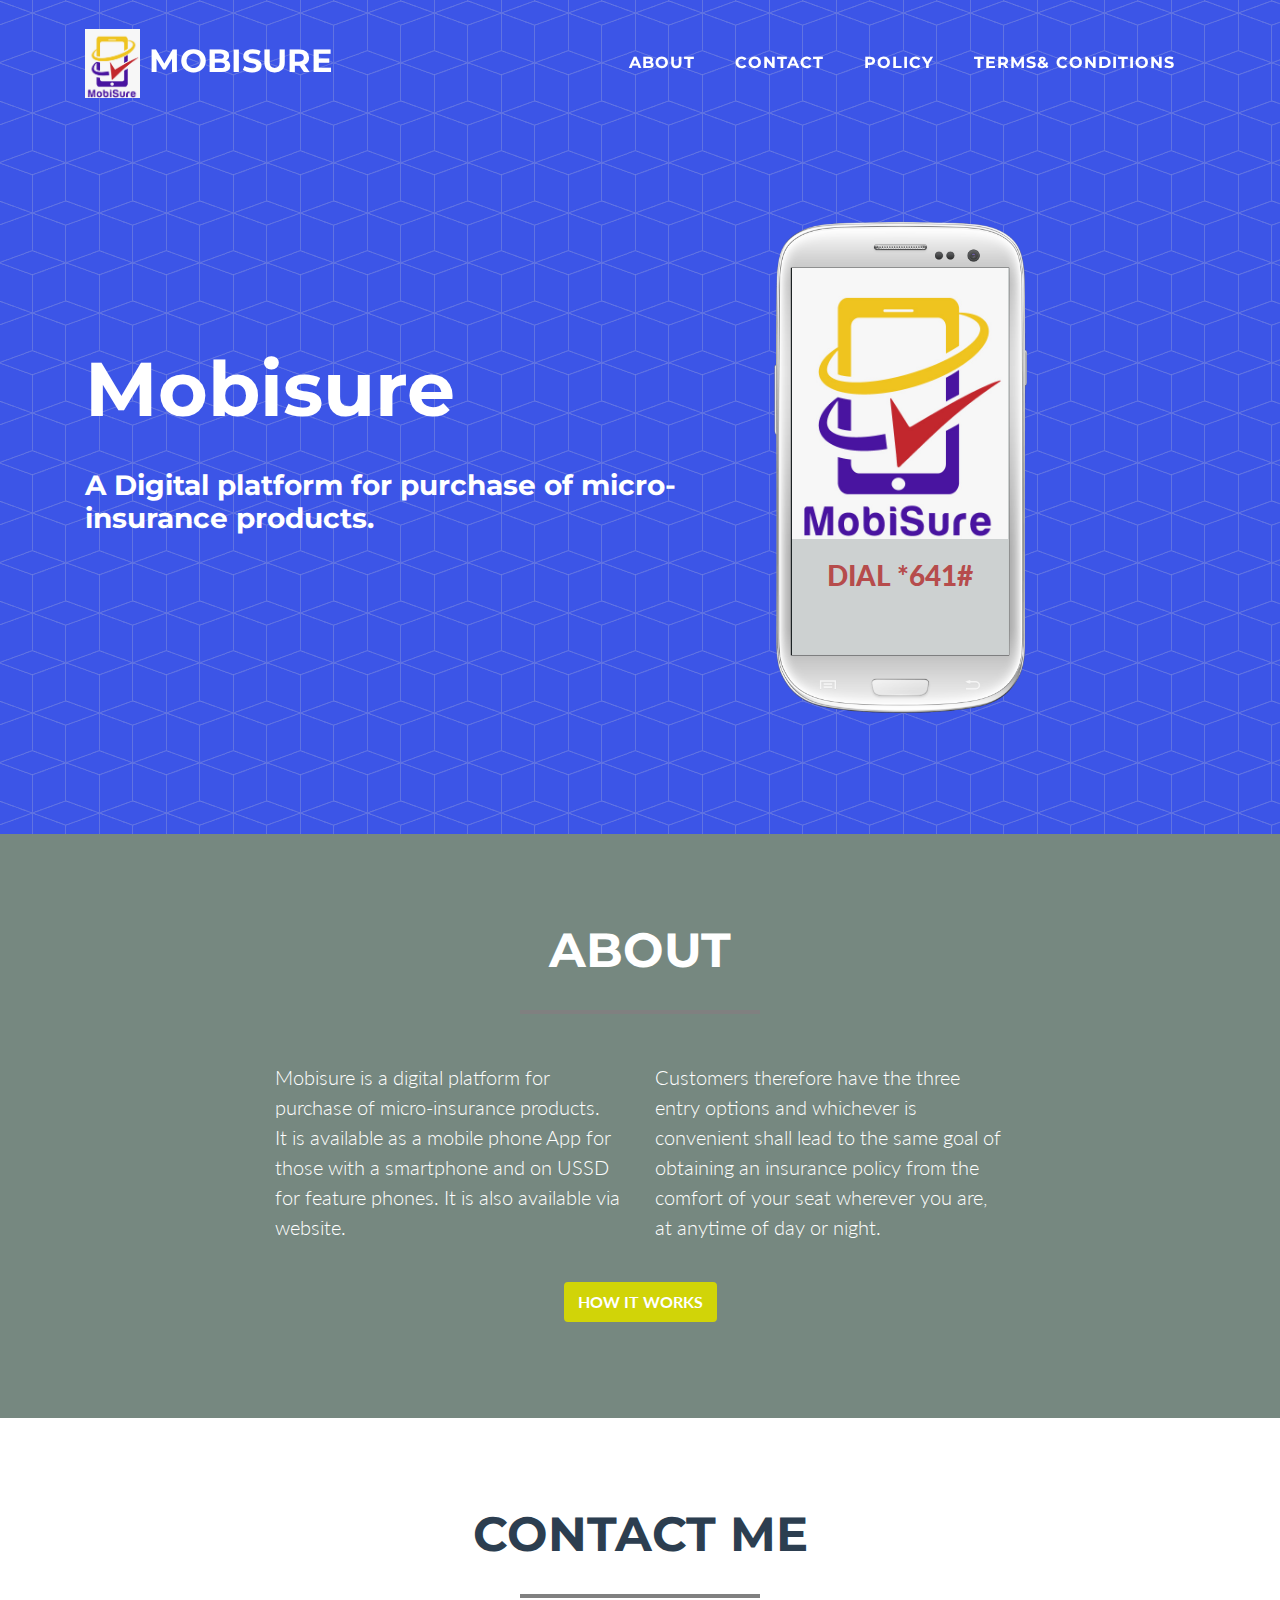
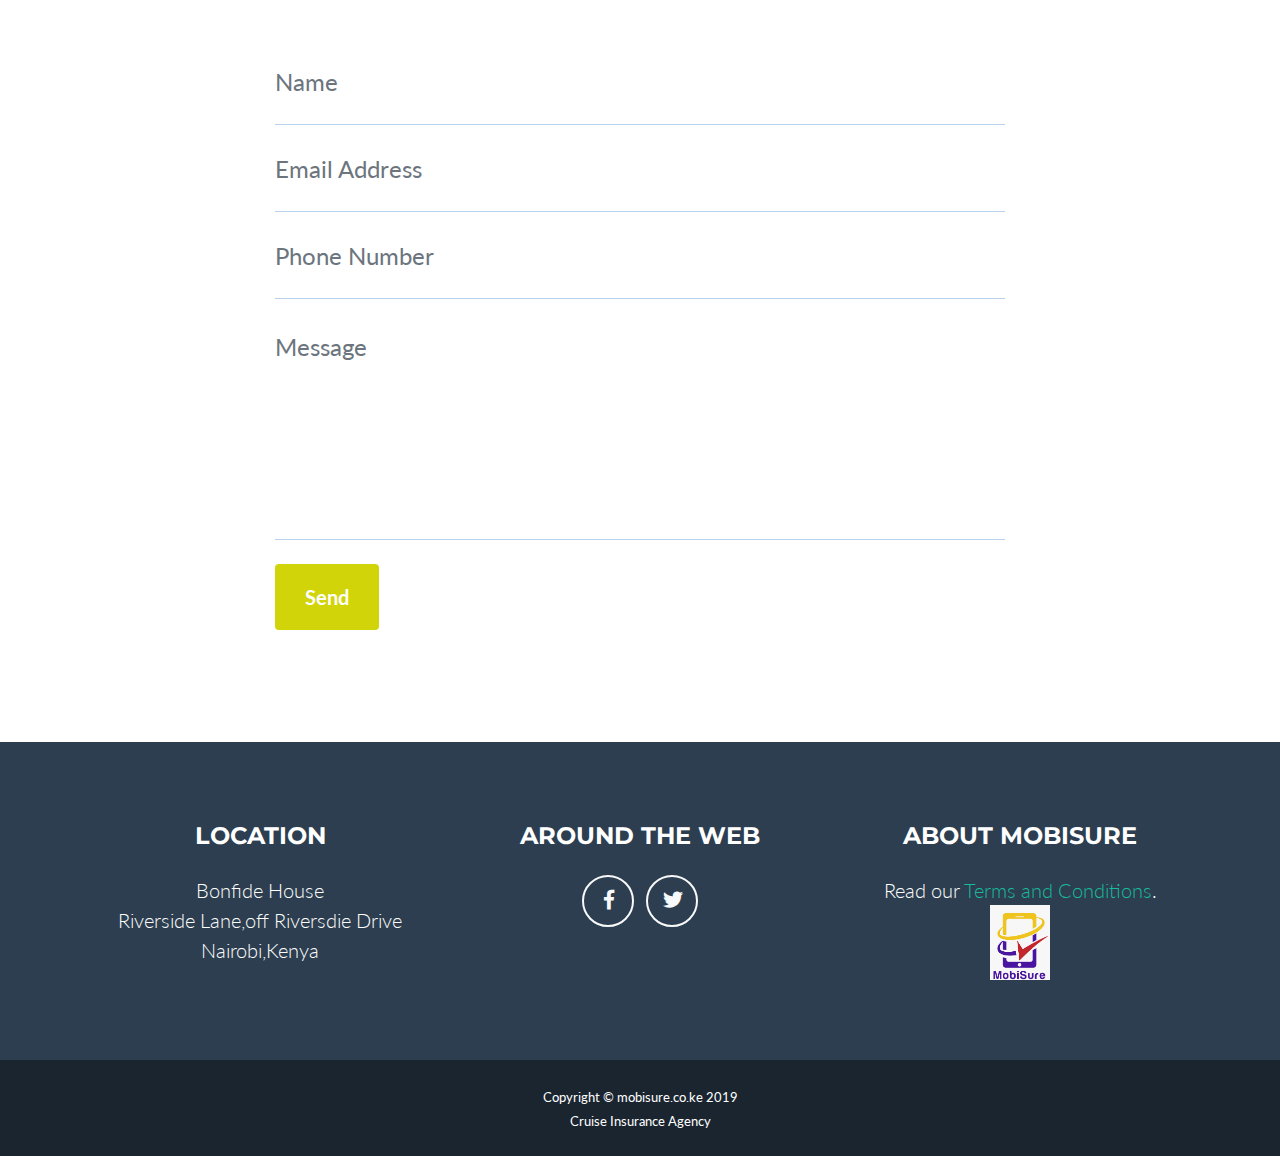
==== index.html @ 13b6afdd "device mockup" ====
<!DOCTYPE html>
<html lang="en">

  <head>

    <meta charset="utf-8">
    <meta name="viewport" content="width=device-width, initial-scale=1, shrink-to-fit=no">
    <meta name="description" content="">
    <meta name="author" content="">

    <title>Mobisure - Micro-insurance</title>
    <link rel="icon" type="image/png" sizes="32x32" href="ui/image/favicon-16x16.png">
    <link rel="icon" type="image/png" sizes="96x96" href="ui/image/favicon-32x32.png">
    <link rel="icon" type="image/png" sizes="16x16" href="ui/image/favicon-96x96.png">
    <!-- Bootstrap core CSS -->
    <link href="ui/css/bootstrap.min.css" rel="stylesheet">
    <link rel="stylesheet" href="device-mockups/device-mockups.min.css">
    
    <!-- Custom fonts for this template -->
    <link href="ui/css/fontawesome-free/css/all.min.css" rel="stylesheet" type="text/css">
    <link href="https://fonts.googleapis.com/css?family=Montserrat:400,700" rel="stylesheet" type="text/css">
    <link href="https://fonts.googleapis.com/css?family=Lato:400,700,400italic,700italic" rel="stylesheet" type="text/css">

    <!-- Plugin CSS -->
    <!--<link href="vendor/magnific-popup/magnific-popup.css" rel="stylesheet" type="text/css">-->

    <!-- Custom styles for this template -->
    <link href="ui/css/main.css" rel="stylesheet">

  </head>

  <body id="page-top">

    <!-- Navigation -->
    <nav class="navbar navbar-expand-lg fixed-top text-uppercase" id="mainNav">
      <div class="container">
        <a class="navbar-brand js-scroll-trigger" href="#page-top">
            <img src="ui/image/mobisure_1.png" alt="" style="width:55px;">
            Mobisure
        </a>
        <button class="navbar-toggler navbar-toggler-right text-uppercase bg-primary text-white rounded" type="button" data-toggle="collapse" data-target="#navbarResponsive" aria-controls="navbarResponsive" aria-expanded="false" aria-label="Toggle navigation">
          Menu
          <i class="fas fa-bars"></i>
        </button>
        <div class="collapse navbar-collapse" id="navbarResponsive">
          <ul class="navbar-nav ml-auto">
            <li class="nav-item mx-0 mx-lg-1">
              <a class="nav-link py-3 px-0 px-lg-3 rounded js-scroll-trigger" href="#about">About</a>
            </li>
            <li class="nav-item mx-0 mx-lg-1">
              <a class="nav-link py-3 px-0 px-lg-3 rounded js-scroll-trigger" href="#contact">Contact</a>
            </li>
            <li class="nav-item mx-0 mx-lg-1">
              <a class="nav-link py-3 px-0 px-lg-3 rounded js-scroll-trigger" href="media/cruise ins..pdf">Policy</a>
            </li>
            <li class="nav-item mx-0 mx-lg-1">
              <a class="nav-link py-3 px-0 px-lg-3 rounded js-scroll-trigger" href="media/termsconditions.html">Terms& Conditions</a>
            </li>
          </ul>
        </div>
      </div>
    </nav>

    <!-- Header -->
    <header class="masthead text-white">
      <div class="container h-100">
        <div class="row h-100">
          <div class="col-lg-7 my-auto">
            <div class="header-content mx-auto">
              <h1 class="mb-5">Mobisure</h1>
              <h3 class="mb-5">A Digital platform for purchase of micro-insurance products.</h3>
            </div>
          </div>
          <div class="col-lg-5 my-auto">
            <div class="device-container">
              <div class="device-mockup galaxy_s3 portrait white">
                <div class="device">
                  <div class="screen" style="background:#eaeeedda;">
                   <img src="ui/image/mobisure_1.png" class="img-fluid" alt="">
                   <h2 class="text-uppercase text-center" style="padding-top:20px; color:#b33939e1"><b>Dial *641#</b></h2>
                  </div>
                </div>
              </div>
            </div>
          </div>
        </div>
      </div>
    </header>


    <!-- About Section -->
    <section class="bg-primary text-white mb-0" id="about">
      <div class="container">
        <h2 class="text-center text-uppercase text-white">About</h2>
        <hr class="star-light mb-5">
        <div class="row">
          <div class="col-lg-4 ml-auto">
            <p class="lead">Mobisure is a digital platform for purchase of micro-insurance
              products.<br>It is available as a mobile phone App for those with a smartphone and on USSD for
              feature phones. It is also available via website.</p>
          </div>
          <div class="col-lg-4 mr-auto">
            <p class="lead">Customers therefore have the three entry options and whichever is convenient
              shall lead to the same goal of obtaining an insurance policy from the comfort of
              your seat wherever you are, at anytime of day or night.</p>
          </div>
        </div>
        <div class="text-center mt-4">
          <button type="button" class="btn btn-primary" data-toggle="modal" data-target="#Imodal">
            <b>HOW IT WORKS</b>
          </button>
        </div>
      </div>
    </section>

    <!-- Contact Section -->
    <section id="contact">
      <div class="container">
        <h2 class="text-center text-uppercase text-secondary mb-0">Contact Me</h2>
        <hr>
        <div class="row">
          <div class="col-md-8 mx-auto">
            <!-- To configure the contact form email address, go to mail/contact_me.php and update the email address in the PHP file on line 19. -->
            <!-- The form should work on most web servers, but if the form is not working you may need to configure your web server differently. -->
            <form name="sentMessage" id="contactForm" novalidate="novalidate">
              <div class="control-group">
                <div class="form-group floating-label-form-group controls mb-0 pb-2">
                  <label>Name</label>
                  <input class="form-control" id="name" type="text" placeholder="Name" required="required" data-validation-required-message="Please enter your name.">
                  <p class="help-block text-danger"></p>
                </div>
              </div>
              <div class="control-group">
                <div class="form-group floating-label-form-group controls mb-0 pb-2">
                  <label>Email Address</label>
                  <input class="form-control" id="email" type="email" placeholder="Email Address" required="required" data-validation-required-message="Please enter your email address.">
                  <p class="help-block text-danger"></p>
                </div>
              </div>
              <div class="control-group">
                <div class="form-group floating-label-form-group controls mb-0 pb-2">
                  <label>Phone Number</label>
                  <input class="form-control" id="phone" type="tel" placeholder="Phone Number" required="required" data-validation-required-message="Please enter your phone number.">
                  <p class="help-block text-danger"></p>
                </div>
              </div>
              <div class="control-group">
                <div class="form-group floating-label-form-group controls mb-0 pb-2">
                  <label>Message</label>
                  <textarea class="form-control" id="message" rows="5" placeholder="Message" required="required" data-validation-required-message="Please enter a message."></textarea>
                  <p class="help-block text-danger"></p>
                </div>
              </div>
              <br>
              <div id="success"></div>
              <div class="form-group">
                <button type="submit" class="btn btn-primary btn-xl" id="sendMessageButton"><b>Send</b></button>
              </div>
            </form>
          </div>
        </div>
      </div>
    </section>

    <!-- Footer -->
    <footer class="footer text-center">
      <div class="container">
        <div class="row">
          <div class="col-md-4 mb-5 mb-lg-0">
            <h4 class="text-uppercase mb-4">Location</h4>
            <p class="lead mb-0">Bonfide House
              <br>Riverside Lane,off Riversdie Drive<br>
            Nairobi,Kenya</p>
          </div>
          <div class="col-md-4 mb-5 mb-lg-0">
            <h4 class="text-uppercase mb-4">Around the Web</h4>
            <ul class="list-inline mb-0">
              <li class="list-inline-item">
                <a class="btn btn-outline-light btn-social text-center rounded-circle" href="#">
                  <i class="fab fa-fw fa-facebook-f"></i>
                </a>
              </li>
              <li class="list-inline-item">
                <a class="btn btn-outline-light btn-social text-center rounded-circle" href="#">
                  <i class="fab fa-fw fa-twitter"></i>
                </a>
              </li>
            </ul>
          </div>
          <div class="col-md-4">
            <h4 class="text-uppercase mb-4">About Mobisure</h4>
            <p class="lead mb-0">Read our
              <a href="media/termsconditions.html">Terms and Conditions</a>.</p>
              <img src="ui/image/mobisure_1.png" alt="Mobisure" style="width:60px;">
          </div>
        </div>
      </div>
    </footer>

    <div class="copyright py-4 text-center text-white">
      <div class="container">
        <small>Copyright &copy; mobisure.co.ke 2019</small><br>
        <small>Cruise Insurance Agency</small>
      </div>
    </div>

    <!-- Scroll to Top Button (Only visible on small and extra-small screen sizes) -->
    <div class="scroll-to-top d-lg-none position-fixed ">
      <a class="js-scroll-trigger d-block text-center text-white rounded" href="#page-top">
        <i class="fa fa-chevron-up"></i>
      </a>
    </div>
    <div class="modal fade" id="Imodal">
      <div class="modal-dialog modal-lg">
        <div class="modal-content">
          <div class="modal-header">
            <h4 class="modal-title">How Mobisure works</h4>
            <button type="button" class="close" data-dismiss="modal">&times;</button>
          </div><!--Modal header-->
          <div class="modal-body">
            <div id="accordion">
              <div class="card">
                <div class="card-header">
                  <a class="card-link" data-toggle="collapse" href="#cOne">
                    <b>Step 1 of Mobisure registration</b>
                  </a>
                </div>
                <div id="cOne" class="collapse" data-parent="#accordion">
                  <div class="card-body">
                    <h4>Read <a href="media/termsconditions.html">Terms and Conditions</a></h4>
                    <h3>Dial *641#</h3>
                  </div>
                </div>
              </div>
              <div class="card">
                <div class="card-header">
                  <a class="collapsed card-link" data-toggle="collapse" href="#cTwo">
                    <b>Step 2 of Mobisure registration</b>
                  </a>
                </div>
                <div id="cTwo" class="collapse" data-parent="#accordion">
                  <div class="card-body">
                    <p><b>select 1</b><br>
                        Boda Boda Insurance menu drops down requiring you to enter your biodata as
                        follows:
                        Enter ID Number - the system extracts your data from IPRS and requests for your
                        confirmation
                    </p>
                    <p>
                        Inserts additional Biodata as below:
                        <ol>
                          <li>Alternative Mobile Number</li>
                          <li>Email Address</li>
                          <li>Occupation</li>
                        </ol>
                    </p>    
                  </div>
                </div>
              </div>
              <div class="card">
                <div class="card-header">
                  <a class="collapsed card-link" data-toggle="collapse" href="#cThree">
                    <b>Step 3 of Mobisure registration</b>
                  </a>
                </div>
                <div id="cThree" class="collapse" data-parent="#accordion">
                  <div class="card-body">
                    <p>Once you are done entering your biodata, you click Send. Then you get the following
                        msg:
                    </p>
                    <p>
                        Enter details of the Boda Boda:
                        <ol>
                          <li>Full names of owner</li>
                          <li>Registration Number</li>
                          <li>Make/Model</li>
                          <li>Chassis Number</li>
                          <li>Engine Number</li>
                          <li>Year of Manufacture</li>
                          <li>Logbook Number</li>
                          <li>Date of first registration</li>
                        </ol>
                    </p>
                    <p>
                        You will be prompted to accept declaration statement confirming that the particulars
                        declared are true and devoid of any material misstatement. Then an sms will be
                        generated as evidence of your acceptance and shared with you a copy saved in the
                        insurer records.
                    </p>
                  </div>
                </div>
              </div>
              <div class="card">
                <div class="card-header">
                  <a class="card-link" data-toggle="collapse" href="#cfour">
                    <b>Step 4 of Mobisure registration</b>
                  </a>
                </div>
                <div id="cfour" class="collapse" data-parent="#accordion">
                  <div class="card-body">
                    <p>
                        Once you enter the particulars of the Boda Boda and click send, the system
                        calculates the applicable premium based on the age of the motor cycle as per the
                        date of First Registration indicated on the logbook. The premium applicable is then
                        displayed as below:
                    </p>
                    <p>
                        Premium payable Kes xxxxxxxxxx:
                        <ol>
                          <li>Agreed</li>
                          <li>Reject</li>
                        </ol>
                        If you send “Agreed” the payment option as below appears:
                        <li>Mpesa</li>
                        <li>Visa</li>
                        <li>Mastercard</li>
                        <li>Wave</li>
                        Once you select you will be prompted to make payment accordingly.<br>
                        You then receive a confirmation of payment sms on your phone.
                        You receive a further message confirming cover as chosen with a summary of what
                        is covered.
                        From this point you are insured for the sum insured indicated on the summary of
                        cover sent to you.
                    </p>
                  </div>
                </div>
              </div>
            </div>
          </div>
          <div class="modal-footer">
            <button type="button" class="btn btn-danger" data-dismiss="modal">Close</button>
          </div>
        </div>
      </div>
    </div>

    <!-- Bootstrap core JavaScript -->
    <script src="ui/js/jquery.min.js"></script>
    <script src="ui/js/bootstrap.bundle.js"></script>
    <script src="ui/js/jquery.easing.min.js"></script>
    <script src="ui/js/main.js"></script>

  </body>

</html>
---- device-mockups/device-mockups.min.css ----
.device-mockup{position:relative;width:100%;padding-bottom:61.775701%}.device-mockup>.device{position:absolute;top:0;bottom:0;left:0;right:0;width:100%;height:100%;background-size:100% 100%;background-repeat:no-repeat;background-image:url(macbook/macbook.png)}.device-mockup>.device>.screen{position:absolute;top:11.0438729%;bottom:14.6747352%;left:13.364486%;right:13.364486%;overflow:hidden}.device-mockup>.device>.button{position:absolute;top:0;left:0;display:none;overflow:hidden;border-radius:100%;-webkit-border-radius:100%;-moz-border-radius:100%;cursor:pointer}.device-mockup.imac{padding-bottom:81.230769%}.device-mockup.imac>.device{background-image:url(imac/imac.png)}.device-mockup.imac>.device>.screen{top:8.20707071%;bottom:31.6919192%;left:6.61538462%;right:6.61538462%}.device-mockup.macbook{padding-bottom:61.775701%}.device-mockup.macbook>.device{background-image:url(macbook/macbook.png)}.device-mockup.macbook>.device>.screen{top:11.0438729%;bottom:14.6747352%;left:13.364486%;right:13.364486%}.device-mockup.macbook_2015{padding-bottom:57.5%}.device-mockup.macbook_2015.grey>.device,.device-mockup.macbook_2015>.device{background-image:url(macbook_2015/grey.png)}.device-mockup.macbook_2015.silver>.device,.device-mockup.macbook_2015>.device{background-image:url(macbook_2015/silver.png)}.device-mockup.macbook_2015.gold>.device,.device-mockup.macbook_2015>.device{background-image:url(macbook_2015/gold.png)}.device-mockup.macbook_2015>.device>.screen{top:7.5%;bottom:10.9%;left:12.46%;right:12.56%}.device-mockup.iphone5,.device-mockup.iphone5.portrait{padding-bottom:210.57%}.device-mockup.iphone5.landscape{padding-bottom:47.49%}.device-mockup.iphone5.black>.device,.device-mockup.iphone5.portrait.black>.device,.device-mockup.iphone5>.device{background-image:url(iphone5/iphone5_port_black.png)}.device-mockup.iphone5.landscape.black>.device,.device-mockup.iphone5.landscape>.device{background-image:url(iphone5/iphone5_land_black.png)}.device-mockup.iphone5.portrait.white>.device,.device-mockup.iphone5.white>.device{background-image:url(iphone5/iphone5_port_white.png)}.device-mockup.iphone5.landscape.white>.device{background-image:url(iphone5/iphone5_land_white.png)}.device-mockup.iphone5.portrait>.device>.screen,.device-mockup.iphone5>.device>.screen{top:14.78%;bottom:13.78%;left:8.77%;right:7.77%}.device-mockup.iphone5.landscape>.device>.screen{top:7.422488%;bottom:8.422488%;left:14.919127%;right:14.019127%}.device-mockup.iphone5.portrait>.device>.button,.device-mockup.iphone5>.device>.button{display:block;top:88.3%;bottom:2.5%;left:40%;right:40%}.device-mockup.iphone5.landscape>.device>.button{display:block;top:40%;bottom:41%;left:88.4%;right:2.3%}.device-mockup.iphone_se,.device-mockup.iphone_se.portrait{padding-bottom:209.83%}.device-mockup.iphone_se.landscape{padding-bottom:47.66%}.device-mockup.iphone_se.black>.device,.device-mockup.iphone_se.portrait.black>.device,.device-mockup.iphone_se>.device{background-image:url(iphone_se/iphone_se_port_black.png)}.device-mockup.iphone_se.landscape.black>.device,.device-mockup.iphone_se.landscape>.device{background-image:url(iphone_se/iphone_se_land_black.png)}.device-mockup.iphone_se.portrait.white>.device,.device-mockup.iphone_se.white>.device{background-image:url(iphone_se/iphone_se_port_white.png)}.device-mockup.iphone_se.landscape.white>.device{background-image:url(iphone_se/iphone_se_land_white.png)}.device-mockup.iphone_se.gold>.device,.device-mockup.iphone_se.portrait.gold>.device{background-image:url(iphone_se/iphone_se_port_gold.png)}.device-mockup.iphone_se.landscape.gold>.device{background-image:url(iphone_se/iphone_se_land_gold.png)}.device-mockup.iphone_se.portrait.rose>.device,.device-mockup.iphone_se.rose>.device{background-image:url(iphone_se/iphone_se_port_rose.png)}.device-mockup.iphone_se.landscape.rose>.device{background-image:url(iphone_se/iphone_se_land_rose.png)}.device-mockup.iphone_se.portrait>.device>.screen,.device-mockup.iphone_se>.device>.screen{top:16.28%;bottom:16.28%;left:11.77%;right:11.77%}.device-mockup.iphone_se.landscape>.device>.screen{top:11.722488%;bottom:11.722488%;left:16.0191273%;right:16.0191273%}.device-mockup.iphone_se.portrait>.device>.button,.device-mockup.iphone_se>.device>.button{display:block;top:86.3%;bottom:5.5%;left:42%;right:42%}.device-mockup.iphone_se.landscape>.device>.button{display:block;top:42%;bottom:42%;left:86.4%;right:5.1%}.device-mockup.iphone6,.device-mockup.iphone6.portrait{padding-bottom:207.19%}.device-mockup.iphone6.landscape{padding-bottom:48.76%}.device-mockup.iphone6.black>.device,.device-mockup.iphone6.portrait.black>.device,.device-mockup.iphone6>.device{background-image:url(iphone_6/iphone_6_port_black.png)}.device-mockup.iphone6.landscape.black>.device,.device-mockup.iphone6.landscape>.device{background-image:url(iphone_6/iphone_6_land_black.png)}.device-mockup.iphone6.portrait.white>.device,.device-mockup.iphone6.white>.device{background-image:url(iphone_6/iphone_6_port_white.png)}.device-mockup.iphone6.landscape.white>.device{background-image:url(iphone_6/iphone_6_land_white.png)}.device-mockup.iphone6.gold>.device,.device-mockup.iphone6.portrait.gold>.device{background-image:url(iphone_6/iphone_6_port_gold.png)}.device-mockup.iphone6.landscape.gold>.device{background-image:url(iphone_6/iphone_6_land_gold.png)}.device-mockup.iphone6.portrait>.device>.screen,.device-mockup.iphone6>.device>.screen{top:12.58%;bottom:12.88%;left:6.77%;right:6.77%}.device-mockup.iphone6.landscape>.device>.screen{top:6.77%;bottom:6.77%;left:12.58%;right:12.88%}.device-mockup.iphone6.portrait>.device>.button,.device-mockup.iphone6>.device>.button{display:block;top:88.6%;bottom:3.2%;left:42%;right:42%}.device-mockup.iphone6.landscape>.device>.button{display:block;top:42%;bottom:42%;left:88.6%;right:3.2%}.device-mockup.iphone6_plus,.device-mockup.iphone6_plus.portrait{padding-bottom:201.76%}.device-mockup.iphone6_plus.landscape{padding-bottom:49.56%}.device-mockup.iphone6_plus.black>.device,.device-mockup.iphone6_plus.portrait.black>.device,.device-mockup.iphone6_plus>.device{background-image:url(iphone_6_plus/iphone_6_plus_black_port.png)}.device-mockup.iphone6_plus.landscape.black>.device,.device-mockup.iphone6_plus.landscape>.device{background-image:url(iphone_6_plus/iphone_6_plus_black_land.png)}.device-mockup.iphone6_plus.portrait.white>.device,.device-mockup.iphone6_plus.white>.device{background-image:url(iphone_6_plus/iphone_6_plus_white_port.png)}.device-mockup.iphone6_plus.landscape.white>.device{background-image:url(iphone_6_plus/iphone_6_plus_white_land.png)}.device-mockup.iphone6_plus.gold>.device,.device-mockup.iphone6_plus.portrait.gold>.device{background-image:url(iphone_6_plus/iphone_6_plus_gold_port.png)}.device-mockup.iphone6_plus.landscape.gold>.device{background-image:url(iphone_6_plus/iphone_6_plus_gold_land.png)}.device-mockup.iphone6_plus.portrait>.device>.screen,.device-mockup.iphone6_plus>.device>.screen{top:11.58%;bottom:11.58%;left:5.97%;right:5.97%}.device-mockup.iphone6_plus.landscape>.device>.screen{top:5.97%;bottom:5.97%;left:11.38%;right:11.58%}.device-mockup.iphone6_plus.portrait>.device>.button,.device-mockup.iphone6_plus>.device>.button{display:block;top:89.9%;bottom:3.2%;left:43%;right:43%}.device-mockup.iphone6_plus.landscape>.device>.button{display:block;top:43%;bottom:43%;left:89.9%;right:3.2%}.device-mockup.ipad,.device-mockup.ipad.portrait{padding-bottom:128.406276%}.device-mockup.ipad.landscape{padding-bottom:79.9086758%}.device-mockup.ipad.black>.device,.device-mockup.ipad.portrait.black>.device,.device-mockup.ipad>.device{background-image:url(ipad/ipad_port_black.png)}.device-mockup.ipad.portrait.white>.device,.device-mockup.ipad.white>.device{background-image:url(ipad/ipad_port_white.png)}.device-mockup.ipad.landscape.black>.device,.device-mockup.ipad.landscape>.device{background-image:url(ipad/ipad_land_black.png)}.device-mockup.ipad.landscape.white>.device{background-image:url(ipad/ipad_land_white.png)}.device-mockup.ipad.portrait>.device>.screen,.device-mockup.ipad>.device>.screen{top:12.025723%;bottom:12.154341%;left:13.45995%;right:13.45995%}.device-mockup.ipad.landscape>.device>.screen{top:13.87755102%;bottom:13.87755102%;left:11.5459883%;right:11.5459883%}.device-mockup.ipad.portrait>.device>.button,.device-mockup.ipad>.device>.button{display:block;top:90.2%;bottom:5.5%;left:47.3%;right:47.3%}.device-mockup.ipad.landscape>.device>.button{display:block;top:47.3%;bottom:47.3%;left:90.8%;right:4.9%}.device-mockup.ipad_air,.device-mockup.ipad_air.portrait{padding-bottom:141.27%}.device-mockup.ipad_air.landscape{padding-bottom:70.79%}.device-mockup.ipad_air.grey>.device,.device-mockup.ipad_air.portrait.grey>.device,.device-mockup.ipad_air>.device{background-image:url(ipad_air/ipad_air_gray_port.png)}.device-mockup.ipad_air.portrait.silver>.device,.device-mockup.ipad_air.silver>.device{background-image:url(ipad_air/ipad_air_silver_port.png)}.device-mockup.ipad_air.landscape.grey>.device,.device-mockup.ipad_air.landscape>.device{background-image:url(ipad_air/ipad_air_gray_land.png)}.device-mockup.ipad_air.landscape.silver>.device{background-image:url(ipad_air/ipad_air_silver_land.png)}.device-mockup.ipad_air.portrait>.device>.screen,.device-mockup.ipad_air>.device>.screen{top:9.025723%;bottom:9.154341%;left:7.45995%;right:6.45995%}.device-mockup.ipad_air.landscape>.device>.screen{top:6.877551%;bottom:6.877551%;left:9.545988%;right:9.545988%}.device-mockup.ipad_air.portrait>.device>.button,.device-mockup.ipad_air>.device>.button{display:block;top:93.2%;bottom:2.5%;left:47.3%;right:47.3%}.device-mockup.ipad_air.landscape>.device>.button{display:block;top:47.3%;bottom:47.3%;left:93.1%;right:2.1%}.device-mockup.ipad_air_2,.device-mockup.ipad_air_2.portrait{padding-bottom:141.38%}.device-mockup.ipad_air_2.landscape{padding-bottom:70.73%}.device-mockup.ipad_air_2.grey>.device,.device-mockup.ipad_air_2.portrait.grey>.device,.device-mockup.ipad_air_2>.device{background-image:url(ipad_air_2/ipad_air_2_gray_port.png)}.device-mockup.ipad_air_2.portrait.silver>.device,.device-mockup.ipad_air_2.silver>.device{background-image:url(ipad_air_2/ipad_air_2_silver_port.png)}.device-mockup.ipad_air_2.gold>.device,.device-mockup.ipad_air_2.portrait.gold>.device{background-image:url(ipad_air_2/ipad_air_2_gold_port.png)}.device-mockup.ipad_air_2.landscape.grey>.device,.device-mockup.ipad_air_2.landscape>.device{background-image:url(ipad_air_2/ipad_air_2_gray_land.png)}.device-mockup.ipad_air_2.landscape.silver>.device{background-image:url(ipad_air_2/ipad_air_2_silver_land.png)}.device-mockup.ipad_air_2.landscape.gold>.device{background-image:url(ipad_air_2/ipad_air_2_gold_land.png)}.device-mockup.ipad_air_2.portrait>.device>.screen,.device-mockup.ipad_air_2>.device>.screen{top:9.025723%;bottom:8.854341%;left:6.15995%;right:6.15995%}.device-mockup.ipad_air_2.landscape>.device>.screen{top:6.277551%;bottom:6.277551%;left:8.545988%;right:8.545988%}.device-mockup.ipad_air_2.portrait>.device>.button,.device-mockup.ipad_air_2>.device>.button{display:block;top:93.2%;bottom:2.1%;left:46.3%;right:46.5%}.device-mockup.ipad_air_2.landscape>.device>.button{display:block;top:46.5%;bottom:46.8%;left:93.5%;right:1.9%}.device-mockup.ipad_pro,.device-mockup.ipad_pro.portrait{padding-bottom:138.63%}.device-mockup.ipad_pro.landscape{padding-bottom:72.14%}.device-mockup.ipad_pro.grey>.device,.device-mockup.ipad_pro.portrait.grey>.device,.device-mockup.ipad_pro>.device{background-image:url(ipad_pro/ipad_pro_port_black.png)}.device-mockup.ipad_pro.portrait.silver>.device,.device-mockup.ipad_pro.silver>.device{background-image:url(ipad_pro/ipad_pro_port_silver.png)}.device-mockup.ipad_pro.gold>.device,.device-mockup.ipad_pro.portrait.gold>.device{background-image:url(ipad_pro/ipad_pro_port_gold.png)}.device-mockup.ipad_pro.landscape.grey>.device,.device-mockup.ipad_pro.landscape>.device{background-image:url(ipad_pro/ipad_pro_land_black.png)}.device-mockup.ipad_pro.landscape.silver>.device{background-image:url(ipad_pro/ipad_pro_land_silver.png)}.device-mockup.ipad_pro.landscape.gold>.device{background-image:url(ipad_pro/ipad_pro_land_gold.png)}.device-mockup.ipad_pro.portrait>.device>.screen,.device-mockup.ipad_pro>.device>.screen{top:7.025723%;bottom:6.854341%;left:5.15995%;right:5.15995%}.device-mockup.ipad_pro.landscape>.device>.screen{top:5.177551%;bottom:5.177551%;left:6.945988%;right:6.945988%}.device-mockup.ipad_pro.portrait>.device>.button,.device-mockup.ipad_pro>.device>.button{display:block;top:94.9%;bottom:1.5%;left:47.3%;right:47.1%}.device-mockup.ipad_pro.landscape>.device>.button{display:block;top:47.5%;bottom:47.5%;left:94.8%;right:1.5%}.device-mockup.galaxy_s3,.device-mockup.galaxy_s3.portrait{padding-bottom:178.787879%}.device-mockup.galaxy_s3.landscape{padding-bottom:55.9322034%}.device-mockup.galaxy_s3.black>.device,.device-mockup.galaxy_s3.portrait.black>.device,.device-mockup.galaxy_s3>.device{background-image:url(galaxy_s3/s3_port_black.png)}.device-mockup.galaxy_s3.landscape.black>.device,.device-mockup.galaxy_s3.landscape>.device{background-image:url(galaxy_s3/s3_land_black.png)}.device-mockup.galaxy_s3.portrait.white>.device,.device-mockup.galaxy_s3.white>.device{background-image:url(galaxy_s3/s3_port_white.png)}.device-mockup.galaxy_s3.landscape.white>.device{background-image:url(galaxy_s3/s3_land_white.png)}.device-mockup.galaxy_s3.portrait>.device>.screen,.device-mockup.galaxy_s3>.device>.screen{top:12.3728814%;bottom:15.5367232%;left:13.8383838%;right:13.8383838%}.device-mockup.galaxy_s3.landscape>.device>.screen{top:13.8383838%;bottom:13.8383838%;left:12.3728814%;right:15.5367232%}.device-mockup.galaxy_s5,.device-mockup.galaxy_s5.portrait{padding-bottom:194.188862%}.device-mockup.galaxy_s5.landscape{padding-bottom:51.496259%}.device-mockup.galaxy_s5.black>.device,.device-mockup.galaxy_s5.portrait.black>.device,.device-mockup.galaxy_s5>.device{background-image:url(galaxy_s5/galaxy_s5_port_black.png)}.device-mockup.galaxy_s5.landscape.black>.device,.device-mockup.galaxy_s5.landscape>.device{background-image:url(galaxy_s5/galaxy_s5_land_black.png)}.device-mockup.galaxy_s5.portrait.white>.device,.device-mockup.galaxy_s5.white>.device{background-image:url(galaxy_s5/galaxy_s5_port_white.png)}.device-mockup.galaxy_s5.landscape.white>.device{background-image:url(galaxy_s5/galaxy_s5_land_white.png)}.device-mockup.galaxy_s5.portrait>.device>.screen,.device-mockup.galaxy_s5>.device>.screen{top:10.2%;bottom:10.1%;left:6.3%;right:6.4%}.device-mockup.galaxy_s5.landscape>.device>.screen{top:6.6%;bottom:6.2%;left:10.15%;right:10%}.device-mockup.galaxy_tab4,.device-mockup.galaxy_tab4.landscape{padding-bottom:72.689464%}.device-mockup.galaxy_tab4.black>.device,.device-mockup.galaxy_tab4.landscape.black>.device,.device-mockup.galaxy_tab4>.device{background-image:url(galaxy_tab4/galaxy_tab4_land_black.png)}.device-mockup.galaxy_tab4.landscape.white>.device,.device-mockup.galaxy_tab4.white>.device{background-image:url(galaxy_tab4/galaxy_tab4_land_white.png)}.device-mockup.galaxy_tab4.landscape>.device>.screen,.device-mockup.galaxy_tab4>.device>.screen{top:11.5%;bottom:11.5%;left:5.4%;right:5.2%}.device-mockup.lumia920,.device-mockup.lumia920.portrait{padding-bottom:172.796353%}.device-mockup.lumia920.landscape{padding-bottom:56.3330381%}.device-mockup.lumia920.portrait>.device,.device-mockup.lumia920>.device{background-image:url(lumia920/lumia920_port.png)}.device-mockup.lumia920.landscape>.device{background-image:url(lumia920/lumia920_land.png)}.device-mockup.lumia920.portrait>.device>.screen,.device-mockup.lumia920>.device>.screen{top:10.6420405%;bottom:18.9973615%;left:13.5258359%;right:13.5258359%}.device-mockup.lumia920.landscape>.device>.screen{top:12.2641509%;bottom:12.2641509%;left:10.5403012%;right:18.6005314%}.device-mockup.nexus7,.device-mockup.nexus7.portrait{padding-bottom:156.521739%}.device-mockup.nexus7.landscape{padding-bottom:63.6678201%}.device-mockup.nexus7.portrait>.device,.device-mockup.nexus7>.device{background-image:url(nexus7/nexus7_port.png)}.device-mockup.nexus7.landscape>.device{background-image:url(nexus7/nexus7_land.png)}.device-mockup.nexus7.portrait>.device>.screen,.device-mockup.nexus7>.device>.screen{top:13.1365741%;bottom:12.7893519%;left:13.7681159%;right:13.7681159%}.device-mockup.nexus7.landscape>.device>.screen{top:13.7681159%;bottom:13.7681159%;left:13.0911188%;right:13.0911188%}.device-mockup.surface,.device-mockup.surface.landscape{padding-bottom:64.7584973%}.device-mockup.surface.landscape>.device,.device-mockup.surface>.device{background-image:url(surface/surface.png)}.device-mockup.surface.landscape>.device>.screen,.device-mockup.surface>.device>.screen{top:14.5488029%;bottom:14.9171271%;left:9.36195587%;right:9.36195587%}.device-mockup.samsung_tv,.device-mockup.samsung_tv.landscape{padding-bottom:64.68%}.device-mockup.samsung_tv.landscape>.device,.device-mockup.samsung_tv>.device{background-image:url(samsung_tv/samsung_tv.png)}.device-mockup.samsung_tv.landscape>.device>.screen,.device-mockup.samsung_tv>.device>.screen{top:2.148803%;bottom:12.817127%;left:1.261956%;right:1.361956%}
---- ui/css/fontawesome-free/css/all.min.css ----
/*!
 * Font Awesome Free 5.3.1 by @fontawesome - https://fontawesome.com
 * License - https://fontawesome.com/license/free (Icons: CC BY 4.0, Fonts: SIL OFL 1.1, Code: MIT License)
 */
.fa,.fab,.fal,.far,.fas{-moz-osx-font-smoothing:grayscale;-webkit-font-smoothing:antialiased;display:inline-block;font-style:normal;font-variant:normal;text-rendering:auto;line-height:1}.fa-lg{font-size:1.33333em;line-height:.75em;vertical-align:-.0667em}.fa-xs{font-size:.75em}.fa-sm{font-size:.875em}.fa-1x{font-size:1em}.fa-2x{font-size:2em}.fa-3x{font-size:3em}.fa-4x{font-size:4em}.fa-5x{font-size:5em}.fa-6x{font-size:6em}.fa-7x{font-size:7em}.fa-8x{font-size:8em}.fa-9x{font-size:9em}.fa-10x{font-size:10em}.fa-fw{text-align:center;width:1.25em}.fa-ul{list-style-type:none;margin-left:2.5em;padding-left:0}.fa-ul>li{position:relative}.fa-li{left:-2em;position:absolute;text-align:center;width:2em;line-height:inherit}.fa-border{border:.08em solid #eee;border-radius:.1em;padding:.2em .25em .15em}.fa-pull-left{float:left}.fa-pull-right{float:right}.fa.fa-pull-left,.fab.fa-pull-left,.fal.fa-pull-left,.far.fa-pull-left,.fas.fa-pull-left{margin-right:.3em}.fa.fa-pull-right,.fab.fa-pull-right,.fal.fa-pull-right,.far.fa-pull-right,.fas.fa-pull-right{margin-left:.3em}.fa-spin{animation:fa-spin 2s infinite linear}.fa-pulse{animation:fa-spin 1s infinite steps(8)}@keyframes fa-spin{0%{transform:rotate(0deg)}to{transform:rotate(1turn)}}.fa-rotate-90{-ms-filter:"progid:DXImageTransform.Microsoft.BasicImage(rotation=1)";transform:rotate(90deg)}.fa-rotate-180{-ms-filter:"progid:DXImageTransform.Microsoft.BasicImage(rotation=2)";transform:rotate(180deg)}.fa-rotate-270{-ms-filter:"progid:DXImageTransform.Microsoft.BasicImage(rotation=3)";transform:rotate(270deg)}.fa-flip-horizontal{-ms-filter:"progid:DXImageTransform.Microsoft.BasicImage(rotation=0, mirror=1)";transform:scaleX(-1)}.fa-flip-vertical{transform:scaleY(-1)}.fa-flip-horizontal.fa-flip-vertical,.fa-flip-vertical{-ms-filter:"progid:DXImageTransform.Microsoft.BasicImage(rotation=2, mirror=1)"}.fa-flip-horizontal.fa-flip-vertical{transform:scale(-1)}:root .fa-flip-horizontal,:root .fa-flip-vertical,:root .fa-rotate-90,:root .fa-rotate-180,:root .fa-rotate-270{-webkit-filter:none;filter:none}.fa-stack{display:inline-block;height:2em;line-height:2em;position:relative;vertical-align:middle;width:2em}.fa-stack-1x,.fa-stack-2x{left:0;position:absolute;text-align:center;width:100%}.fa-stack-1x{line-height:inherit}.fa-stack-2x{font-size:2em}.fa-inverse{color:#fff}.fa-500px:before{content:"\f26e"}.fa-accessible-icon:before{content:"\f368"}.fa-accusoft:before{content:"\f369"}.fa-ad:before{content:"\f641"}.fa-address-book:before{content:"\f2b9"}.fa-address-card:before{content:"\f2bb"}.fa-adjust:before{content:"\f042"}.fa-adn:before{content:"\f170"}.fa-adversal:before{content:"\f36a"}.fa-affiliatetheme:before{content:"\f36b"}.fa-air-freshener:before{content:"\f5d0"}.fa-algolia:before{content:"\f36c"}.fa-align-center:before{content:"\f037"}.fa-align-justify:before{content:"\f039"}.fa-align-left:before{content:"\f036"}.fa-align-right:before{content:"\f038"}.fa-alipay:before{content:"\f642"}.fa-allergies:before{content:"\f461"}.fa-amazon:before{content:"\f270"}.fa-amazon-pay:before{content:"\f42c"}.fa-ambulance:before{content:"\f0f9"}.fa-american-sign-language-interpreting:before{content:"\f2a3"}.fa-amilia:before{content:"\f36d"}.fa-anchor:before{content:"\f13d"}.fa-android:before{content:"\f17b"}.fa-angellist:before{content:"\f209"}.fa-angle-double-down:before{content:"\f103"}.fa-angle-double-left:before{content:"\f100"}.fa-angle-double-right:before{content:"\f101"}.fa-angle-double-up:before{content:"\f102"}.fa-angle-down:before{content:"\f107"}.fa-angle-left:before{content:"\f104"}.fa-angle-right:before{content:"\f105"}.fa-angle-up:before{content:"\f106"}.fa-angry:before{content:"\f556"}.fa-angrycreative:before{content:"\f36e"}.fa-angular:before{content:"\f420"}.fa-ankh:before{content:"\f644"}.fa-app-store:before{content:"\f36f"}.fa-app-store-ios:before{content:"\f370"}.fa-apper:before{content:"\f371"}.fa-apple:before{content:"\f179"}.fa-apple-alt:before{content:"\f5d1"}.fa-apple-pay:before{content:"\f415"}.fa-archive:before{content:"\f187"}.fa-archway:before{content:"\f557"}.fa-arrow-alt-circle-down:before{content:"\f358"}.fa-arrow-alt-circle-left:before{content:"\f359"}.fa-arrow-alt-circle-right:before{content:"\f35a"}.fa-arrow-alt-circle-up:before{content:"\f35b"}.fa-arrow-circle-down:before{content:"\f0ab"}.fa-arrow-circle-left:before{content:"\f0a8"}.fa-arrow-circle-right:before{content:"\f0a9"}.fa-arrow-circle-up:before{content:"\f0aa"}.fa-arrow-down:before{content:"\f063"}.fa-arrow-left:before{content:"\f060"}.fa-arrow-right:before{content:"\f061"}.fa-arrow-up:before{content:"\f062"}.fa-arrows-alt:before{content:"\f0b2"}.fa-arrows-alt-h:before{content:"\f337"}.fa-arrows-alt-v:before{content:"\f338"}.fa-assistive-listening-systems:before{content:"\f2a2"}.fa-asterisk:before{content:"\f069"}.fa-asymmetrik:before{content:"\f372"}.fa-at:before{content:"\f1fa"}.fa-atlas:before{content:"\f558"}.fa-atom:before{content:"\f5d2"}.fa-audible:before{content:"\f373"}.fa-audio-description:before{content:"\f29e"}.fa-autoprefixer:before{content:"\f41c"}.fa-avianex:before{content:"\f374"}.fa-aviato:before{content:"\f421"}.fa-award:before{content:"\f559"}.fa-aws:before{content:"\f375"}.fa-backspace:before{content:"\f55a"}.fa-backward:before{content:"\f04a"}.fa-balance-scale:before{content:"\f24e"}.fa-ban:before{content:"\f05e"}.fa-band-aid:before{content:"\f462"}.fa-bandcamp:before{content:"\f2d5"}.fa-barcode:before{content:"\f02a"}.fa-bars:before{content:"\f0c9"}.fa-baseball-ball:before{content:"\f433"}.fa-basketball-ball:before{content:"\f434"}.fa-bath:before{content:"\f2cd"}.fa-battery-empty:before{content:"\f244"}.fa-battery-full:before{content:"\f240"}.fa-battery-half:before{content:"\f242"}.fa-battery-quarter:before{content:"\f243"}.fa-battery-three-quarters:before{content:"\f241"}.fa-bed:before{content:"\f236"}.fa-beer:before{content:"\f0fc"}.fa-behance:before{content:"\f1b4"}.fa-behance-square:before{content:"\f1b5"}.fa-bell:before{content:"\f0f3"}.fa-bell-slash:before{content:"\f1f6"}.fa-bezier-curve:before{content:"\f55b"}.fa-bible:before{content:"\f647"}.fa-bicycle:before{content:"\f206"}.fa-bimobject:before{content:"\f378"}.fa-binoculars:before{content:"\f1e5"}.fa-birthday-cake:before{content:"\f1fd"}.fa-bitbucket:before{content:"\f171"}.fa-bitcoin:before{content:"\f379"}.fa-bity:before{content:"\f37a"}.fa-black-tie:before{content:"\f27e"}.fa-blackberry:before{content:"\f37b"}.fa-blender:before{content:"\f517"}.fa-blind:before{content:"\f29d"}.fa-blogger:before{content:"\f37c"}.fa-blogger-b:before{content:"\f37d"}.fa-bluetooth:before{content:"\f293"}.fa-bluetooth-b:before{content:"\f294"}.fa-bold:before{content:"\f032"}.fa-bolt:before{content:"\f0e7"}.fa-bomb:before{content:"\f1e2"}.fa-bone:before{content:"\f5d7"}.fa-bong:before{content:"\f55c"}.fa-book:before{content:"\f02d"}.fa-book-open:before{content:"\f518"}.fa-book-reader:before{content:"\f5da"}.fa-bookmark:before{content:"\f02e"}.fa-bowling-ball:before{content:"\f436"}.fa-box:before{content:"\f466"}.fa-box-open:before{content:"\f49e"}.fa-boxes:before{content:"\f468"}.fa-braille:before{content:"\f2a1"}.fa-brain:before{content:"\f5dc"}.fa-briefcase:before{content:"\f0b1"}.fa-briefcase-medical:before{content:"\f469"}.fa-broadcast-tower:before{content:"\f519"}.fa-broom:before{content:"\f51a"}.fa-brush:before{content:"\f55d"}.fa-btc:before{content:"\f15a"}.fa-bug:before{content:"\f188"}.fa-building:before{content:"\f1ad"}.fa-bullhorn:before{content:"\f0a1"}.fa-bullseye:before{content:"\f140"}.fa-burn:before{content:"\f46a"}.fa-buromobelexperte:before{content:"\f37f"}.fa-bus:before{content:"\f207"}.fa-bus-alt:before{content:"\f55e"}.fa-business-time:before{content:"\f64a"}.fa-buysellads:before{content:"\f20d"}.fa-calculator:before{content:"\f1ec"}.fa-calendar:before{content:"\f133"}.fa-calendar-alt:before{content:"\f073"}.fa-calendar-check:before{content:"\f274"}.fa-calendar-minus:before{content:"\f272"}.fa-calendar-plus:before{content:"\f271"}.fa-calendar-times:before{content:"\f273"}.fa-camera:before{content:"\f030"}.fa-camera-retro:before{content:"\f083"}.fa-cannabis:before{content:"\f55f"}.fa-capsules:before{content:"\f46b"}.fa-car:before{content:"\f1b9"}.fa-car-alt:before{content:"\f5de"}.fa-car-battery:before{content:"\f5df"}.fa-car-crash:before{content:"\f5e1"}.fa-car-side:before{content:"\f5e4"}.fa-caret-down:before{content:"\f0d7"}.fa-caret-left:before{content:"\f0d9"}.fa-caret-right:before{content:"\f0da"}.fa-caret-square-down:before{content:"\f150"}.fa-caret-square-left:before{content:"\f191"}.fa-caret-square-right:before{content:"\f152"}.fa-caret-square-up:before{content:"\f151"}.fa-caret-up:before{content:"\f0d8"}.fa-cart-arrow-down:before{content:"\f218"}.fa-cart-plus:before{content:"\f217"}.fa-cc-amazon-pay:before{content:"\f42d"}.fa-cc-amex:before{content:"\f1f3"}.fa-cc-apple-pay:before{content:"\f416"}.fa-cc-diners-club:before{content:"\f24c"}.fa-cc-discover:before{content:"\f1f2"}.fa-cc-jcb:before{content:"\f24b"}.fa-cc-mastercard:before{content:"\f1f1"}.fa-cc-paypal:before{content:"\f1f4"}.fa-cc-stripe:before{content:"\f1f5"}.fa-cc-visa:before{content:"\f1f0"}.fa-centercode:before{content:"\f380"}.fa-certificate:before{content:"\f0a3"}.fa-chalkboard:before{content:"\f51b"}.fa-chalkboard-teacher:before{content:"\f51c"}.fa-charging-station:before{content:"\f5e7"}.fa-chart-area:before{content:"\f1fe"}.fa-chart-bar:before{content:"\f080"}.fa-chart-line:before{content:"\f201"}.fa-chart-pie:before{content:"\f200"}.fa-check:before{content:"\f00c"}.fa-check-circle:before{content:"\f058"}.fa-check-double:before{content:"\f560"}.fa-check-square:before{content:"\f14a"}.fa-chess:before{content:"\f439"}.fa-chess-bishop:before{content:"\f43a"}.fa-chess-board:before{content:"\f43c"}.fa-chess-king:before{content:"\f43f"}.fa-chess-knight:before{content:"\f441"}.fa-chess-pawn:before{content:"\f443"}.fa-chess-queen:before{content:"\f445"}.fa-chess-rook:before{content:"\f447"}.fa-chevron-circle-down:before{content:"\f13a"}.fa-chevron-circle-left:before{content:"\f137"}.fa-chevron-circle-right:before{content:"\f138"}.fa-chevron-circle-up:before{content:"\f139"}.fa-chevron-down:before{content:"\f078"}.fa-chevron-left:before{content:"\f053"}.fa-chevron-right:before{content:"\f054"}.fa-chevron-up:before{content:"\f077"}.fa-child:before{content:"\f1ae"}.fa-chrome:before{content:"\f268"}.fa-church:before{content:"\f51d"}.fa-circle:before{content:"\f111"}.fa-circle-notch:before{content:"\f1ce"}.fa-city:before{content:"\f64f"}.fa-clipboard:before{content:"\f328"}.fa-clipboard-check:before{content:"\f46c"}.fa-clipboard-list:before{content:"\f46d"}.fa-clock:before{content:"\f017"}.fa-clone:before{content:"\f24d"}.fa-closed-captioning:before{content:"\f20a"}.fa-cloud:before{content:"\f0c2"}.fa-cloud-download-alt:before{content:"\f381"}.fa-cloud-upload-alt:before{content:"\f382"}.fa-cloudscale:before{content:"\f383"}.fa-cloudsmith:before{content:"\f384"}.fa-cloudversify:before{content:"\f385"}.fa-cocktail:before{content:"\f561"}.fa-code:before{content:"\f121"}.fa-code-branch:before{content:"\f126"}.fa-codepen:before{content:"\f1cb"}.fa-codiepie:before{content:"\f284"}.fa-coffee:before{content:"\f0f4"}.fa-cog:before{content:"\f013"}.fa-cogs:before{content:"\f085"}.fa-coins:before{content:"\f51e"}.fa-columns:before{content:"\f0db"}.fa-comment:before{content:"\f075"}.fa-comment-alt:before{content:"\f27a"}.fa-comment-dollar:before{content:"\f651"}.fa-comment-dots:before{content:"\f4ad"}.fa-comment-slash:before{content:"\f4b3"}.fa-comments:before{content:"\f086"}.fa-comments-dollar:before{content:"\f653"}.fa-compact-disc:before{content:"\f51f"}.fa-compass:before{content:"\f14e"}.fa-compress:before{content:"\f066"}.fa-concierge-bell:before{content:"\f562"}.fa-connectdevelop:before{content:"\f20e"}.fa-contao:before{content:"\f26d"}.fa-cookie:before{content:"\f563"}.fa-cookie-bite:before{content:"\f564"}.fa-copy:before{content:"\f0c5"}.fa-copyright:before{content:"\f1f9"}.fa-couch:before{content:"\f4b8"}.fa-cpanel:before{content:"\f388"}.fa-creative-commons:before{content:"\f25e"}.fa-creative-commons-by:before{content:"\f4e7"}.fa-creative-commons-nc:before{content:"\f4e8"}.fa-creative-commons-nc-eu:before{content:"\f4e9"}.fa-creative-commons-nc-jp:before{content:"\f4ea"}.fa-creative-commons-nd:before{content:"\f4eb"}.fa-creative-commons-pd:before{content:"\f4ec"}.fa-creative-commons-pd-alt:before{content:"\f4ed"}.fa-creative-commons-remix:before{content:"\f4ee"}.fa-creative-commons-sa:before{content:"\f4ef"}.fa-creative-commons-sampling:before{content:"\f4f0"}.fa-creative-commons-sampling-plus:before{content:"\f4f1"}.fa-creative-commons-share:before{content:"\f4f2"}.fa-credit-card:before{content:"\f09d"}.fa-crop:before{content:"\f125"}.fa-crop-alt:before{content:"\f565"}.fa-cross:before{content:"\f654"}.fa-crosshairs:before{content:"\f05b"}.fa-crow:before{content:"\f520"}.fa-crown:before{content:"\f521"}.fa-css3:before{content:"\f13c"}.fa-css3-alt:before{content:"\f38b"}.fa-cube:before{content:"\f1b2"}.fa-cubes:before{content:"\f1b3"}.fa-cut:before{content:"\f0c4"}.fa-cuttlefish:before{content:"\f38c"}.fa-d-and-d:before{content:"\f38d"}.fa-dashcube:before{content:"\f210"}.fa-database:before{content:"\f1c0"}.fa-deaf:before{content:"\f2a4"}.fa-delicious:before{content:"\f1a5"}.fa-deploydog:before{content:"\f38e"}.fa-deskpro:before{content:"\f38f"}.fa-desktop:before{content:"\f108"}.fa-deviantart:before{content:"\f1bd"}.fa-dharmachakra:before{content:"\f655"}.fa-diagnoses:before{content:"\f470"}.fa-dice:before{content:"\f522"}.fa-dice-five:before{content:"\f523"}.fa-dice-four:before{content:"\f524"}.fa-dice-one:before{content:"\f525"}.fa-dice-six:before{content:"\f526"}.fa-dice-three:before{content:"\f527"}.fa-dice-two:before{content:"\f528"}.fa-digg:before{content:"\f1a6"}.fa-digital-ocean:before{content:"\f391"}.fa-digital-tachograph:before{content:"\f566"}.fa-directions:before{content:"\f5eb"}.fa-discord:before{content:"\f392"}.fa-discourse:before{content:"\f393"}.fa-divide:before{content:"\f529"}.fa-dizzy:before{content:"\f567"}.fa-dna:before{content:"\f471"}.fa-dochub:before{content:"\f394"}.fa-docker:before{content:"\f395"}.fa-dollar-sign:before{content:"\f155"}.fa-dolly:before{content:"\f472"}.fa-dolly-flatbed:before{content:"\f474"}.fa-donate:before{content:"\f4b9"}.fa-door-closed:before{content:"\f52a"}.fa-door-open:before{content:"\f52b"}.fa-dot-circle:before{content:"\f192"}.fa-dove:before{content:"\f4ba"}.fa-download:before{content:"\f019"}.fa-draft2digital:before{content:"\f396"}.fa-drafting-compass:before{content:"\f568"}.fa-draw-polygon:before{content:"\f5ee"}.fa-dribbble:before{content:"\f17d"}.fa-dribbble-square:before{content:"\f397"}.fa-dropbox:before{content:"\f16b"}.fa-drum:before{content:"\f569"}.fa-drum-steelpan:before{content:"\f56a"}.fa-drupal:before{content:"\f1a9"}.fa-dumbbell:before{content:"\f44b"}.fa-dyalog:before{content:"\f399"}.fa-earlybirds:before{content:"\f39a"}.fa-ebay:before{content:"\f4f4"}.fa-edge:before{content:"\f282"}.fa-edit:before{content:"\f044"}.fa-eject:before{content:"\f052"}.fa-elementor:before{content:"\f430"}.fa-ellipsis-h:before{content:"\f141"}.fa-ellipsis-v:before{content:"\f142"}.fa-ello:before{content:"\f5f1"}.fa-ember:before{content:"\f423"}.fa-empire:before{content:"\f1d1"}.fa-envelope:before{content:"\f0e0"}.fa-envelope-open:before{content:"\f2b6"}.fa-envelope-open-text:before{content:"\f658"}.fa-envelope-square:before{content:"\f199"}.fa-envira:before{content:"\f299"}.fa-equals:before{content:"\f52c"}.fa-eraser:before{content:"\f12d"}.fa-erlang:before{content:"\f39d"}.fa-ethereum:before{content:"\f42e"}.fa-etsy:before{content:"\f2d7"}.fa-euro-sign:before{content:"\f153"}.fa-exchange-alt:before{content:"\f362"}.fa-exclamation:before{content:"\f12a"}.fa-exclamation-circle:before{content:"\f06a"}.fa-exclamation-triangle:before{content:"\f071"}.fa-expand:before{content:"\f065"}.fa-expand-arrows-alt:before{content:"\f31e"}.fa-expeditedssl:before{content:"\f23e"}.fa-external-link-alt:before{content:"\f35d"}.fa-external-link-square-alt:before{content:"\f360"}.fa-eye:before{content:"\f06e"}.fa-eye-dropper:before{content:"\f1fb"}.fa-eye-slash:before{content:"\f070"}.fa-facebook:before{content:"\f09a"}.fa-facebook-f:before{content:"\f39e"}.fa-facebook-messenger:before{content:"\f39f"}.fa-facebook-square:before{content:"\f082"}.fa-fast-backward:before{content:"\f049"}.fa-fast-forward:before{content:"\f050"}.fa-fax:before{content:"\f1ac"}.fa-feather:before{content:"\f52d"}.fa-feather-alt:before{content:"\f56b"}.fa-female:before{content:"\f182"}.fa-fighter-jet:before{content:"\f0fb"}.fa-file:before{content:"\f15b"}.fa-file-alt:before{content:"\f15c"}.fa-file-archive:before{content:"\f1c6"}.fa-file-audio:before{content:"\f1c7"}.fa-file-code:before{content:"\f1c9"}.fa-file-contract:before{content:"\f56c"}.fa-file-download:before{content:"\f56d"}.fa-file-excel:before{content:"\f1c3"}.fa-file-export:before{content:"\f56e"}.fa-file-image:before{content:"\f1c5"}.fa-file-import:before{content:"\f56f"}.fa-file-invoice:before{content:"\f570"}.fa-file-invoice-dollar:before{content:"\f571"}.fa-file-medical:before{content:"\f477"}.fa-file-medical-alt:before{content:"\f478"}.fa-file-pdf:before{content:"\f1c1"}.fa-file-powerpoint:before{content:"\f1c4"}.fa-file-prescription:before{content:"\f572"}.fa-file-signature:before{content:"\f573"}.fa-file-upload:before{content:"\f574"}.fa-file-video:before{content:"\f1c8"}.fa-file-word:before{content:"\f1c2"}.fa-fill:before{content:"\f575"}.fa-fill-drip:before{content:"\f576"}.fa-film:before{content:"\f008"}.fa-filter:before{content:"\f0b0"}.fa-fingerprint:before{content:"\f577"}.fa-fire:before{content:"\f06d"}.fa-fire-extinguisher:before{content:"\f134"}.fa-firefox:before{content:"\f269"}.fa-first-aid:before{content:"\f479"}.fa-first-order:before{content:"\f2b0"}.fa-first-order-alt:before{content:"\f50a"}.fa-firstdraft:before{content:"\f3a1"}.fa-fish:before{content:"\f578"}.fa-flag:before{content:"\f024"}.fa-flag-checkered:before{content:"\f11e"}.fa-flask:before{content:"\f0c3"}.fa-flickr:before{content:"\f16e"}.fa-flipboard:before{content:"\f44d"}.fa-flushed:before{content:"\f579"}.fa-fly:before{content:"\f417"}.fa-folder:before{content:"\f07b"}.fa-folder-minus:before{content:"\f65d"}.fa-folder-open:before{content:"\f07c"}.fa-folder-plus:before{content:"\f65e"}.fa-font:before{content:"\f031"}.fa-font-awesome:before{content:"\f2b4"}.fa-font-awesome-alt:before{content:"\f35c"}.fa-font-awesome-flag:before{content:"\f425"}.fa-font-awesome-logo-full:before{content:"\f4e6"}.fa-fonticons:before{content:"\f280"}.fa-fonticons-fi:before{content:"\f3a2"}.fa-football-ball:before{content:"\f44e"}.fa-fort-awesome:before{content:"\f286"}.fa-fort-awesome-alt:before{content:"\f3a3"}.fa-forumbee:before{content:"\f211"}.fa-forward:before{content:"\f04e"}.fa-foursquare:before{content:"\f180"}.fa-free-code-camp:before{content:"\f2c5"}.fa-freebsd:before{content:"\f3a4"}.fa-frog:before{content:"\f52e"}.fa-frown:before{content:"\f119"}.fa-frown-open:before{content:"\f57a"}.fa-fulcrum:before{content:"\f50b"}.fa-funnel-dollar:before{content:"\f662"}.fa-futbol:before{content:"\f1e3"}.fa-galactic-republic:before{content:"\f50c"}.fa-galactic-senate:before{content:"\f50d"}.fa-gamepad:before{content:"\f11b"}.fa-gas-pump:before{content:"\f52f"}.fa-gavel:before{content:"\f0e3"}.fa-gem:before{content:"\f3a5"}.fa-genderless:before{content:"\f22d"}.fa-get-pocket:before{content:"\f265"}.fa-gg:before{content:"\f260"}.fa-gg-circle:before{content:"\f261"}.fa-gift:before{content:"\f06b"}.fa-git:before{content:"\f1d3"}.fa-git-square:before{content:"\f1d2"}.fa-github:before{content:"\f09b"}.fa-github-alt:before{content:"\f113"}.fa-github-square:before{content:"\f092"}.fa-gitkraken:before{content:"\f3a6"}.fa-gitlab:before{content:"\f296"}.fa-gitter:before{content:"\f426"}.fa-glass-martini:before{content:"\f000"}.fa-glass-martini-alt:before{content:"\f57b"}.fa-glasses:before{content:"\f530"}.fa-glide:before{content:"\f2a5"}.fa-glide-g:before{content:"\f2a6"}.fa-globe:before{content:"\f0ac"}.fa-globe-africa:before{content:"\f57c"}.fa-globe-americas:before{content:"\f57d"}.fa-globe-asia:before{content:"\f57e"}.fa-gofore:before{content:"\f3a7"}.fa-golf-ball:before{content:"\f450"}.fa-goodreads:before{content:"\f3a8"}.fa-goodreads-g:before{content:"\f3a9"}.fa-google:before{content:"\f1a0"}.fa-google-drive:before{content:"\f3aa"}.fa-google-play:before{content:"\f3ab"}.fa-google-plus:before{content:"\f2b3"}.fa-google-plus-g:before{content:"\f0d5"}.fa-google-plus-square:before{content:"\f0d4"}.fa-google-wallet:before{content:"\f1ee"}.fa-gopuram:before{content:"\f664"}.fa-graduation-cap:before{content:"\f19d"}.fa-gratipay:before{content:"\f184"}.fa-grav:before{content:"\f2d6"}.fa-greater-than:before{content:"\f531"}.fa-greater-than-equal:before{content:"\f532"}.fa-grimace:before{content:"\f57f"}.fa-grin:before{content:"\f580"}.fa-grin-alt:before{content:"\f581"}.fa-grin-beam:before{content:"\f582"}.fa-grin-beam-sweat:before{content:"\f583"}.fa-grin-hearts:before{content:"\f584"}.fa-grin-squint:before{content:"\f585"}.fa-grin-squint-tears:before{content:"\f586"}.fa-grin-stars:before{content:"\f587"}.fa-grin-tears:before{content:"\f588"}.fa-grin-tongue:before{content:"\f589"}.fa-grin-tongue-squint:before{content:"\f58a"}.fa-grin-tongue-wink:before{content:"\f58b"}.fa-grin-wink:before{content:"\f58c"}.fa-grip-horizontal:before{content:"\f58d"}.fa-grip-vertical:before{content:"\f58e"}.fa-gripfire:before{content:"\f3ac"}.fa-grunt:before{content:"\f3ad"}.fa-gulp:before{content:"\f3ae"}.fa-h-square:before{content:"\f0fd"}.fa-hacker-news:before{content:"\f1d4"}.fa-hacker-news-square:before{content:"\f3af"}.fa-hackerrank:before{content:"\f5f7"}.fa-hamsa:before{content:"\f665"}.fa-hand-holding:before{content:"\f4bd"}.fa-hand-holding-heart:before{content:"\f4be"}.fa-hand-holding-usd:before{content:"\f4c0"}.fa-hand-lizard:before{content:"\f258"}.fa-hand-paper:before{content:"\f256"}.fa-hand-peace:before{content:"\f25b"}.fa-hand-point-down:before{content:"\f0a7"}.fa-hand-point-left:before{content:"\f0a5"}.fa-hand-point-right:before{content:"\f0a4"}.fa-hand-point-up:before{content:"\f0a6"}.fa-hand-pointer:before{content:"\f25a"}.fa-hand-rock:before{content:"\f255"}.fa-hand-scissors:before{content:"\f257"}.fa-hand-spock:before{content:"\f259"}.fa-hands:before{content:"\f4c2"}.fa-hands-helping:before{content:"\f4c4"}.fa-handshake:before{content:"\f2b5"}.fa-hashtag:before{content:"\f292"}.fa-haykal:before{content:"\f666"}.fa-hdd:before{content:"\f0a0"}.fa-heading:before{content:"\f1dc"}.fa-headphones:before{content:"\f025"}.fa-headphones-alt:before{content:"\f58f"}.fa-headset:before{content:"\f590"}.fa-heart:before{content:"\f004"}.fa-heartbeat:before{content:"\f21e"}.fa-helicopter:before{content:"\f533"}.fa-highlighter:before{content:"\f591"}.fa-hips:before{content:"\f452"}.fa-hire-a-helper:before{content:"\f3b0"}.fa-history:before{content:"\f1da"}.fa-hockey-puck:before{content:"\f453"}.fa-home:before{content:"\f015"}.fa-hooli:before{content:"\f427"}.fa-hornbill:before{content:"\f592"}.fa-hospital:before{content:"\f0f8"}.fa-hospital-alt:before{content:"\f47d"}.fa-hospital-symbol:before{content:"\f47e"}.fa-hot-tub:before{content:"\f593"}.fa-hotel:before{content:"\f594"}.fa-hotjar:before{content:"\f3b1"}.fa-hourglass:before{content:"\f254"}.fa-hourglass-end:before{content:"\f253"}.fa-hourglass-half:before{content:"\f252"}.fa-hourglass-start:before{content:"\f251"}.fa-houzz:before{content:"\f27c"}.fa-html5:before{content:"\f13b"}.fa-hubspot:before{content:"\f3b2"}.fa-i-cursor:before{content:"\f246"}.fa-id-badge:before{content:"\f2c1"}.fa-id-card:before{content:"\f2c2"}.fa-id-card-alt:before{content:"\f47f"}.fa-image:before{content:"\f03e"}.fa-images:before{content:"\f302"}.fa-imdb:before{content:"\f2d8"}.fa-inbox:before{content:"\f01c"}.fa-indent:before{content:"\f03c"}.fa-industry:before{content:"\f275"}.fa-infinity:before{content:"\f534"}.fa-info:before{content:"\f129"}.fa-info-circle:before{content:"\f05a"}.fa-instagram:before{content:"\f16d"}.fa-internet-explorer:before{content:"\f26b"}.fa-ioxhost:before{content:"\f208"}.fa-italic:before{content:"\f033"}.fa-itunes:before{content:"\f3b4"}.fa-itunes-note:before{content:"\f3b5"}.fa-java:before{content:"\f4e4"}.fa-jedi:before{content:"\f669"}.fa-jedi-order:before{content:"\f50e"}.fa-jenkins:before{content:"\f3b6"}.fa-joget:before{content:"\f3b7"}.fa-joint:before{content:"\f595"}.fa-joomla:before{content:"\f1aa"}.fa-journal-whills:before{content:"\f66a"}.fa-js:before{content:"\f3b8"}.fa-js-square:before{content:"\f3b9"}.fa-jsfiddle:before{content:"\f1cc"}.fa-kaaba:before{content:"\f66b"}.fa-kaggle:before{content:"\f5fa"}.fa-key:before{content:"\f084"}.fa-keybase:before{content:"\f4f5"}.fa-keyboard:before{content:"\f11c"}.fa-keycdn:before{content:"\f3ba"}.fa-khanda:before{content:"\f66d"}.fa-kickstarter:before{content:"\f3bb"}.fa-kickstarter-k:before{content:"\f3bc"}.fa-kiss:before{content:"\f596"}.fa-kiss-beam:before{content:"\f597"}.fa-kiss-wink-heart:before{content:"\f598"}.fa-kiwi-bird:before{content:"\f535"}.fa-korvue:before{content:"\f42f"}.fa-landmark:before{content:"\f66f"}.fa-language:before{content:"\f1ab"}.fa-laptop:before{content:"\f109"}.fa-laptop-code:before{content:"\f5fc"}.fa-laravel:before{content:"\f3bd"}.fa-lastfm:before{content:"\f202"}.fa-lastfm-square:before{content:"\f203"}.fa-laugh:before{content:"\f599"}.fa-laugh-beam:before{content:"\f59a"}.fa-laugh-squint:before{content:"\f59b"}.fa-laugh-wink:before{content:"\f59c"}.fa-layer-group:before{content:"\f5fd"}.fa-leaf:before{content:"\f06c"}.fa-leanpub:before{content:"\f212"}.fa-lemon:before{content:"\f094"}.fa-less:before{content:"\f41d"}.fa-less-than:before{content:"\f536"}.fa-less-than-equal:before{content:"\f537"}.fa-level-down-alt:before{content:"\f3be"}.fa-level-up-alt:before{content:"\f3bf"}.fa-life-ring:before{content:"\f1cd"}.fa-lightbulb:before{content:"\f0eb"}.fa-line:before{content:"\f3c0"}.fa-link:before{content:"\f0c1"}.fa-linkedin:before{content:"\f08c"}.fa-linkedin-in:before{content:"\f0e1"}.fa-linode:before{content:"\f2b8"}.fa-linux:before{content:"\f17c"}.fa-lira-sign:before{content:"\f195"}.fa-list:before{content:"\f03a"}.fa-list-alt:before{content:"\f022"}.fa-list-ol:before{content:"\f0cb"}.fa-list-ul:before{content:"\f0ca"}.fa-location-arrow:before{content:"\f124"}.fa-lock:before{content:"\f023"}.fa-lock-open:before{content:"\f3c1"}.fa-long-arrow-alt-down:before{content:"\f309"}.fa-long-arrow-alt-left:before{content:"\f30a"}.fa-long-arrow-alt-right:before{content:"\f30b"}.fa-long-arrow-alt-up:before{content:"\f30c"}.fa-low-vision:before{content:"\f2a8"}.fa-luggage-cart:before{content:"\f59d"}.fa-lyft:before{content:"\f3c3"}.fa-magento:before{content:"\f3c4"}.fa-magic:before{content:"\f0d0"}.fa-magnet:before{content:"\f076"}.fa-mail-bulk:before{content:"\f674"}.fa-mailchimp:before{content:"\f59e"}.fa-male:before{content:"\f183"}.fa-mandalorian:before{content:"\f50f"}.fa-map:before{content:"\f279"}.fa-map-marked:before{content:"\f59f"}.fa-map-marked-alt:before{content:"\f5a0"}.fa-map-marker:before{content:"\f041"}.fa-map-marker-alt:before{content:"\f3c5"}.fa-map-pin:before{content:"\f276"}.fa-map-signs:before{content:"\f277"}.fa-markdown:before{content:"\f60f"}.fa-marker:before{content:"\f5a1"}.fa-mars:before{content:"\f222"}.fa-mars-double:before{content:"\f227"}.fa-mars-stroke:before{content:"\f229"}.fa-mars-stroke-h:before{content:"\f22b"}.fa-mars-stroke-v:before{content:"\f22a"}.fa-mastodon:before{content:"\f4f6"}.fa-maxcdn:before{content:"\f136"}.fa-medal:before{content:"\f5a2"}.fa-medapps:before{content:"\f3c6"}.fa-medium:before{content:"\f23a"}.fa-medium-m:before{content:"\f3c7"}.fa-medkit:before{content:"\f0fa"}.fa-medrt:before{content:"\f3c8"}.fa-meetup:before{content:"\f2e0"}.fa-megaport:before{content:"\f5a3"}.fa-meh:before{content:"\f11a"}.fa-meh-blank:before{content:"\f5a4"}.fa-meh-rolling-eyes:before{content:"\f5a5"}.fa-memory:before{content:"\f538"}.fa-menorah:before{content:"\f676"}.fa-mercury:before{content:"\f223"}.fa-microchip:before{content:"\f2db"}.fa-microphone:before{content:"\f130"}.fa-microphone-alt:before{content:"\f3c9"}.fa-microphone-alt-slash:before{content:"\f539"}.fa-microphone-slash:before{content:"\f131"}.fa-microscope:before{content:"\f610"}.fa-microsoft:before{content:"\f3ca"}.fa-minus:before{content:"\f068"}.fa-minus-circle:before{content:"\f056"}.fa-minus-square:before{content:"\f146"}.fa-mix:before{content:"\f3cb"}.fa-mixcloud:before{content:"\f289"}.fa-mizuni:before{content:"\f3cc"}.fa-mobile:before{content:"\f10b"}.fa-mobile-alt:before{content:"\f3cd"}.fa-modx:before{content:"\f285"}.fa-monero:before{content:"\f3d0"}.fa-money-bill:before{content:"\f0d6"}.fa-money-bill-alt:before{content:"\f3d1"}.fa-money-bill-wave:before{content:"\f53a"}.fa-money-bill-wave-alt:before{content:"\f53b"}.fa-money-check:before{content:"\f53c"}.fa-money-check-alt:before{content:"\f53d"}.fa-monument:before{content:"\f5a6"}.fa-moon:before{content:"\f186"}.fa-mortar-pestle:before{content:"\f5a7"}.fa-mosque:before{content:"\f678"}.fa-motorcycle:before{content:"\f21c"}.fa-mouse-pointer:before{content:"\f245"}.fa-music:before{content:"\f001"}.fa-napster:before{content:"\f3d2"}.fa-neos:before{content:"\f612"}.fa-neuter:before{content:"\f22c"}.fa-newspaper:before{content:"\f1ea"}.fa-nimblr:before{content:"\f5a8"}.fa-nintendo-switch:before{content:"\f418"}.fa-node:before{content:"\f419"}.fa-node-js:before{content:"\f3d3"}.fa-not-equal:before{content:"\f53e"}.fa-notes-medical:before{content:"\f481"}.fa-npm:before{content:"\f3d4"}.fa-ns8:before{content:"\f3d5"}.fa-nutritionix:before{content:"\f3d6"}.fa-object-group:before{content:"\f247"}.fa-object-ungroup:before{content:"\f248"}.fa-odnoklassniki:before{content:"\f263"}.fa-odnoklassniki-square:before{content:"\f264"}.fa-oil-can:before{content:"\f613"}.fa-old-republic:before{content:"\f510"}.fa-om:before{content:"\f679"}.fa-opencart:before{content:"\f23d"}.fa-openid:before{content:"\f19b"}.fa-opera:before{content:"\f26a"}.fa-optin-monster:before{content:"\f23c"}.fa-osi:before{content:"\f41a"}.fa-outdent:before{content:"\f03b"}.fa-page4:before{content:"\f3d7"}.fa-pagelines:before{content:"\f18c"}.fa-paint-brush:before{content:"\f1fc"}.fa-paint-roller:before{content:"\f5aa"}.fa-palette:before{content:"\f53f"}.fa-palfed:before{content:"\f3d8"}.fa-pallet:before{content:"\f482"}.fa-paper-plane:before{content:"\f1d8"}.fa-paperclip:before{content:"\f0c6"}.fa-parachute-box:before{content:"\f4cd"}.fa-paragraph:before{content:"\f1dd"}.fa-parking:before{content:"\f540"}.fa-passport:before{content:"\f5ab"}.fa-pastafarianism:before{content:"\f67b"}.fa-paste:before{content:"\f0ea"}.fa-patreon:before{content:"\f3d9"}.fa-pause:before{content:"\f04c"}.fa-pause-circle:before{content:"\f28b"}.fa-paw:before{content:"\f1b0"}.fa-paypal:before{content:"\f1ed"}.fa-peace:before{content:"\f67c"}.fa-pen:before{content:"\f304"}.fa-pen-alt:before{content:"\f305"}.fa-pen-fancy:before{content:"\f5ac"}.fa-pen-nib:before{content:"\f5ad"}.fa-pen-square:before{content:"\f14b"}.fa-pencil-alt:before{content:"\f303"}.fa-pencil-ruler:before{content:"\f5ae"}.fa-people-carry:before{content:"\f4ce"}.fa-percent:before{content:"\f295"}.fa-percentage:before{content:"\f541"}.fa-periscope:before{content:"\f3da"}.fa-phabricator:before{content:"\f3db"}.fa-phoenix-framework:before{content:"\f3dc"}.fa-phoenix-squadron:before{content:"\f511"}.fa-phone:before{content:"\f095"}.fa-phone-slash:before{content:"\f3dd"}.fa-phone-square:before{content:"\f098"}.fa-phone-volume:before{content:"\f2a0"}.fa-php:before{content:"\f457"}.fa-pied-piper:before{content:"\f2ae"}.fa-pied-piper-alt:before{content:"\f1a8"}.fa-pied-piper-hat:before{content:"\f4e5"}.fa-pied-piper-pp:before{content:"\f1a7"}.fa-piggy-bank:before{content:"\f4d3"}.fa-pills:before{content:"\f484"}.fa-pinterest:before{content:"\f0d2"}.fa-pinterest-p:before{content:"\f231"}.fa-pinterest-square:before{content:"\f0d3"}.fa-place-of-worship:before{content:"\f67f"}.fa-plane:before{content:"\f072"}.fa-plane-arrival:before{content:"\f5af"}.fa-plane-departure:before{content:"\f5b0"}.fa-play:before{content:"\f04b"}.fa-play-circle:before{content:"\f144"}.fa-playstation:before{content:"\f3df"}.fa-plug:before{content:"\f1e6"}.fa-plus:before{content:"\f067"}.fa-plus-circle:before{content:"\f055"}.fa-plus-square:before{content:"\f0fe"}.fa-podcast:before{content:"\f2ce"}.fa-poll:before{content:"\f681"}.fa-poll-h:before{content:"\f682"}.fa-poo:before{content:"\f2fe"}.fa-poop:before{content:"\f619"}.fa-portrait:before{content:"\f3e0"}.fa-pound-sign:before{content:"\f154"}.fa-power-off:before{content:"\f011"}.fa-pray:before{content:"\f683"}.fa-praying-hands:before{content:"\f684"}.fa-prescription:before{content:"\f5b1"}.fa-prescription-bottle:before{content:"\f485"}.fa-prescription-bottle-alt:before{content:"\f486"}.fa-print:before{content:"\f02f"}.fa-procedures:before{content:"\f487"}.fa-product-hunt:before{content:"\f288"}.fa-project-diagram:before{content:"\f542"}.fa-pushed:before{content:"\f3e1"}.fa-puzzle-piece:before{content:"\f12e"}.fa-python:before{content:"\f3e2"}.fa-qq:before{content:"\f1d6"}.fa-qrcode:before{content:"\f029"}.fa-question:before{content:"\f128"}.fa-question-circle:before{content:"\f059"}.fa-quidditch:before{content:"\f458"}.fa-quinscape:before{content:"\f459"}.fa-quora:before{content:"\f2c4"}.fa-quote-left:before{content:"\f10d"}.fa-quote-right:before{content:"\f10e"}.fa-quran:before{content:"\f687"}.fa-r-project:before{content:"\f4f7"}.fa-random:before{content:"\f074"}.fa-ravelry:before{content:"\f2d9"}.fa-react:before{content:"\f41b"}.fa-readme:before{content:"\f4d5"}.fa-rebel:before{content:"\f1d0"}.fa-receipt:before{content:"\f543"}.fa-recycle:before{content:"\f1b8"}.fa-red-river:before{content:"\f3e3"}.fa-reddit:before{content:"\f1a1"}.fa-reddit-alien:before{content:"\f281"}.fa-reddit-square:before{content:"\f1a2"}.fa-redo:before{content:"\f01e"}.fa-redo-alt:before{content:"\f2f9"}.fa-registered:before{content:"\f25d"}.fa-rendact:before{content:"\f3e4"}.fa-renren:before{content:"\f18b"}.fa-reply:before{content:"\f3e5"}.fa-reply-all:before{content:"\f122"}.fa-replyd:before{content:"\f3e6"}.fa-researchgate:before{content:"\f4f8"}.fa-resolving:before{content:"\f3e7"}.fa-retweet:before{content:"\f079"}.fa-rev:before{content:"\f5b2"}.fa-ribbon:before{content:"\f4d6"}.fa-road:before{content:"\f018"}.fa-robot:before{content:"\f544"}.fa-rocket:before{content:"\f135"}.fa-rocketchat:before{content:"\f3e8"}.fa-rockrms:before{content:"\f3e9"}.fa-route:before{content:"\f4d7"}.fa-rss:before{content:"\f09e"}.fa-rss-square:before{content:"\f143"}.fa-ruble-sign:before{content:"\f158"}.fa-ruler:before{content:"\f545"}.fa-ruler-combined:before{content:"\f546"}.fa-ruler-horizontal:before{content:"\f547"}.fa-ruler-vertical:before{content:"\f548"}.fa-rupee-sign:before{content:"\f156"}.fa-sad-cry:before{content:"\f5b3"}.fa-sad-tear:before{content:"\f5b4"}.fa-safari:before{content:"\f267"}.fa-sass:before{content:"\f41e"}.fa-save:before{content:"\f0c7"}.fa-schlix:before{content:"\f3ea"}.fa-school:before{content:"\f549"}.fa-screwdriver:before{content:"\f54a"}.fa-scribd:before{content:"\f28a"}.fa-search:before{content:"\f002"}.fa-search-dollar:before{content:"\f688"}.fa-search-location:before{content:"\f689"}.fa-search-minus:before{content:"\f010"}.fa-search-plus:before{content:"\f00e"}.fa-searchengin:before{content:"\f3eb"}.fa-seedling:before{content:"\f4d8"}.fa-sellcast:before{content:"\f2da"}.fa-sellsy:before{content:"\f213"}.fa-server:before{content:"\f233"}.fa-servicestack:before{content:"\f3ec"}.fa-shapes:before{content:"\f61f"}.fa-share:before{content:"\f064"}.fa-share-alt:before{content:"\f1e0"}.fa-share-alt-square:before{content:"\f1e1"}.fa-share-square:before{content:"\f14d"}.fa-shekel-sign:before{content:"\f20b"}.fa-shield-alt:before{content:"\f3ed"}.fa-ship:before{content:"\f21a"}.fa-shipping-fast:before{content:"\f48b"}.fa-shirtsinbulk:before{content:"\f214"}.fa-shoe-prints:before{content:"\f54b"}.fa-shopping-bag:before{content:"\f290"}.fa-shopping-basket:before{content:"\f291"}.fa-shopping-cart:before{content:"\f07a"}.fa-shopware:before{content:"\f5b5"}.fa-shower:before{content:"\f2cc"}.fa-shuttle-van:before{content:"\f5b6"}.fa-sign:before{content:"\f4d9"}.fa-sign-in-alt:before{content:"\f2f6"}.fa-sign-language:before{content:"\f2a7"}.fa-sign-out-alt:before{content:"\f2f5"}.fa-signal:before{content:"\f012"}.fa-signature:before{content:"\f5b7"}.fa-simplybuilt:before{content:"\f215"}.fa-sistrix:before{content:"\f3ee"}.fa-sitemap:before{content:"\f0e8"}.fa-sith:before{content:"\f512"}.fa-skull:before{content:"\f54c"}.fa-skyatlas:before{content:"\f216"}.fa-skype:before{content:"\f17e"}.fa-slack:before{content:"\f198"}.fa-slack-hash:before{content:"\f3ef"}.fa-sliders-h:before{content:"\f1de"}.fa-slideshare:before{content:"\f1e7"}.fa-smile:before{content:"\f118"}.fa-smile-beam:before{content:"\f5b8"}.fa-smile-wink:before{content:"\f4da"}.fa-smoking:before{content:"\f48d"}.fa-smoking-ban:before{content:"\f54d"}.fa-snapchat:before{content:"\f2ab"}.fa-snapchat-ghost:before{content:"\f2ac"}.fa-snapchat-square:before{content:"\f2ad"}.fa-snowflake:before{content:"\f2dc"}.fa-socks:before{content:"\f696"}.fa-solar-panel:before{content:"\f5ba"}.fa-sort:before{content:"\f0dc"}.fa-sort-alpha-down:before{content:"\f15d"}.fa-sort-alpha-up:before{content:"\f15e"}.fa-sort-amount-down:before{content:"\f160"}.fa-sort-amount-up:before{content:"\f161"}.fa-sort-down:before{content:"\f0dd"}.fa-sort-numeric-down:before{content:"\f162"}.fa-sort-numeric-up:before{content:"\f163"}.fa-sort-up:before{content:"\f0de"}.fa-soundcloud:before{content:"\f1be"}.fa-spa:before{content:"\f5bb"}.fa-space-shuttle:before{content:"\f197"}.fa-speakap:before{content:"\f3f3"}.fa-spinner:before{content:"\f110"}.fa-splotch:before{content:"\f5bc"}.fa-spotify:before{content:"\f1bc"}.fa-spray-can:before{content:"\f5bd"}.fa-square:before{content:"\f0c8"}.fa-square-full:before{content:"\f45c"}.fa-square-root-alt:before{content:"\f698"}.fa-squarespace:before{content:"\f5be"}.fa-stack-exchange:before{content:"\f18d"}.fa-stack-overflow:before{content:"\f16c"}.fa-stamp:before{content:"\f5bf"}.fa-star:before{content:"\f005"}.fa-star-and-crescent:before{content:"\f699"}.fa-star-half:before{content:"\f089"}.fa-star-half-alt:before{content:"\f5c0"}.fa-star-of-david:before{content:"\f69a"}.fa-star-of-life:before{content:"\f621"}.fa-staylinked:before{content:"\f3f5"}.fa-steam:before{content:"\f1b6"}.fa-steam-square:before{content:"\f1b7"}.fa-steam-symbol:before{content:"\f3f6"}.fa-step-backward:before{content:"\f048"}.fa-step-forward:before{content:"\f051"}.fa-stethoscope:before{content:"\f0f1"}.fa-sticker-mule:before{content:"\f3f7"}.fa-sticky-note:before{content:"\f249"}.fa-stop:before{content:"\f04d"}.fa-stop-circle:before{content:"\f28d"}.fa-stopwatch:before{content:"\f2f2"}.fa-store:before{content:"\f54e"}.fa-store-alt:before{content:"\f54f"}.fa-strava:before{content:"\f428"}.fa-stream:before{content:"\f550"}.fa-street-view:before{content:"\f21d"}.fa-strikethrough:before{content:"\f0cc"}.fa-stripe:before{content:"\f429"}.fa-stripe-s:before{content:"\f42a"}.fa-stroopwafel:before{content:"\f551"}.fa-studiovinari:before{content:"\f3f8"}.fa-stumbleupon:before{content:"\f1a4"}.fa-stumbleupon-circle:before{content:"\f1a3"}.fa-subscript:before{content:"\f12c"}.fa-subway:before{content:"\f239"}.fa-suitcase:before{content:"\f0f2"}.fa-suitcase-rolling:before{content:"\f5c1"}.fa-sun:before{content:"\f185"}.fa-superpowers:before{content:"\f2dd"}.fa-superscript:before{content:"\f12b"}.fa-supple:before{content:"\f3f9"}.fa-surprise:before{content:"\f5c2"}.fa-swatchbook:before{content:"\f5c3"}.fa-swimmer:before{content:"\f5c4"}.fa-swimming-pool:before{content:"\f5c5"}.fa-synagogue:before{content:"\f69b"}.fa-sync:before{content:"\f021"}.fa-sync-alt:before{content:"\f2f1"}.fa-syringe:before{content:"\f48e"}.fa-table:before{content:"\f0ce"}.fa-table-tennis:before{content:"\f45d"}.fa-tablet:before{content:"\f10a"}.fa-tablet-alt:before{content:"\f3fa"}.fa-tablets:before{content:"\f490"}.fa-tachometer-alt:before{content:"\f3fd"}.fa-tag:before{content:"\f02b"}.fa-tags:before{content:"\f02c"}.fa-tape:before{content:"\f4db"}.fa-tasks:before{content:"\f0ae"}.fa-taxi:before{content:"\f1ba"}.fa-teamspeak:before{content:"\f4f9"}.fa-teeth:before{content:"\f62e"}.fa-teeth-open:before{content:"\f62f"}.fa-telegram:before{content:"\f2c6"}.fa-telegram-plane:before{content:"\f3fe"}.fa-tencent-weibo:before{content:"\f1d5"}.fa-terminal:before{content:"\f120"}.fa-text-height:before{content:"\f034"}.fa-text-width:before{content:"\f035"}.fa-th:before{content:"\f00a"}.fa-th-large:before{content:"\f009"}.fa-th-list:before{content:"\f00b"}.fa-the-red-yeti:before{content:"\f69d"}.fa-theater-masks:before{content:"\f630"}.fa-themeco:before{content:"\f5c6"}.fa-themeisle:before{content:"\f2b2"}.fa-thermometer:before{content:"\f491"}.fa-thermometer-empty:before{content:"\f2cb"}.fa-thermometer-full:before{content:"\f2c7"}.fa-thermometer-half:before{content:"\f2c9"}.fa-thermometer-quarter:before{content:"\f2ca"}.fa-thermometer-three-quarters:before{content:"\f2c8"}.fa-thumbs-down:before{content:"\f165"}.fa-thumbs-up:before{content:"\f164"}.fa-thumbtack:before{content:"\f08d"}.fa-ticket-alt:before{content:"\f3ff"}.fa-times:before{content:"\f00d"}.fa-times-circle:before{content:"\f057"}.fa-tint:before{content:"\f043"}.fa-tint-slash:before{content:"\f5c7"}.fa-tired:before{content:"\f5c8"}.fa-toggle-off:before{content:"\f204"}.fa-toggle-on:before{content:"\f205"}.fa-toolbox:before{content:"\f552"}.fa-tooth:before{content:"\f5c9"}.fa-torah:before{content:"\f6a0"}.fa-torii-gate:before{content:"\f6a1"}.fa-trade-federation:before{content:"\f513"}.fa-trademark:before{content:"\f25c"}.fa-traffic-light:before{content:"\f637"}.fa-train:before{content:"\f238"}.fa-transgender:before{content:"\f224"}.fa-transgender-alt:before{content:"\f225"}.fa-trash:before{content:"\f1f8"}.fa-trash-alt:before{content:"\f2ed"}.fa-tree:before{content:"\f1bb"}.fa-trello:before{content:"\f181"}.fa-tripadvisor:before{content:"\f262"}.fa-trophy:before{content:"\f091"}.fa-truck:before{content:"\f0d1"}.fa-truck-loading:before{content:"\f4de"}.fa-truck-monster:before{content:"\f63b"}.fa-truck-moving:before{content:"\f4df"}.fa-truck-pickup:before{content:"\f63c"}.fa-tshirt:before{content:"\f553"}.fa-tty:before{content:"\f1e4"}.fa-tumblr:before{content:"\f173"}.fa-tumblr-square:before{content:"\f174"}.fa-tv:before{content:"\f26c"}.fa-twitch:before{content:"\f1e8"}.fa-twitter:before{content:"\f099"}.fa-twitter-square:before{content:"\f081"}.fa-typo3:before{content:"\f42b"}.fa-uber:before{content:"\f402"}.fa-uikit:before{content:"\f403"}.fa-umbrella:before{content:"\f0e9"}.fa-umbrella-beach:before{content:"\f5ca"}.fa-underline:before{content:"\f0cd"}.fa-undo:before{content:"\f0e2"}.fa-undo-alt:before{content:"\f2ea"}.fa-uniregistry:before{content:"\f404"}.fa-universal-access:before{content:"\f29a"}.fa-university:before{content:"\f19c"}.fa-unlink:before{content:"\f127"}.fa-unlock:before{content:"\f09c"}.fa-unlock-alt:before{content:"\f13e"}.fa-untappd:before{content:"\f405"}.fa-upload:before{content:"\f093"}.fa-usb:before{content:"\f287"}.fa-user:before{content:"\f007"}.fa-user-alt:before{content:"\f406"}.fa-user-alt-slash:before{content:"\f4fa"}.fa-user-astronaut:before{content:"\f4fb"}.fa-user-check:before{content:"\f4fc"}.fa-user-circle:before{content:"\f2bd"}.fa-user-clock:before{content:"\f4fd"}.fa-user-cog:before{content:"\f4fe"}.fa-user-edit:before{content:"\f4ff"}.fa-user-friends:before{content:"\f500"}.fa-user-graduate:before{content:"\f501"}.fa-user-lock:before{content:"\f502"}.fa-user-md:before{content:"\f0f0"}.fa-user-minus:before{content:"\f503"}.fa-user-ninja:before{content:"\f504"}.fa-user-plus:before{content:"\f234"}.fa-user-secret:before{content:"\f21b"}.fa-user-shield:before{content:"\f505"}.fa-user-slash:before{content:"\f506"}.fa-user-tag:before{content:"\f507"}.fa-user-tie:before{content:"\f508"}.fa-user-times:before{content:"\f235"}.fa-users:before{content:"\f0c0"}.fa-users-cog:before{content:"\f509"}.fa-ussunnah:before{content:"\f407"}.fa-utensil-spoon:before{content:"\f2e5"}.fa-utensils:before{content:"\f2e7"}.fa-vaadin:before{content:"\f408"}.fa-vector-square:before{content:"\f5cb"}.fa-venus:before{content:"\f221"}.fa-venus-double:before{content:"\f226"}.fa-venus-mars:before{content:"\f228"}.fa-viacoin:before{content:"\f237"}.fa-viadeo:before{content:"\f2a9"}.fa-viadeo-square:before{content:"\f2aa"}.fa-vial:before{content:"\f492"}.fa-vials:before{content:"\f493"}.fa-viber:before{content:"\f409"}.fa-video:before{content:"\f03d"}.fa-video-slash:before{content:"\f4e2"}.fa-vihara:before{content:"\f6a7"}.fa-vimeo:before{content:"\f40a"}.fa-vimeo-square:before{content:"\f194"}.fa-vimeo-v:before{content:"\f27d"}.fa-vine:before{content:"\f1ca"}.fa-vk:before{content:"\f189"}.fa-vnv:before{content:"\f40b"}.fa-volleyball-ball:before{content:"\f45f"}.fa-volume-down:before{content:"\f027"}.fa-volume-off:before{content:"\f026"}.fa-volume-up:before{content:"\f028"}.fa-vuejs:before{content:"\f41f"}.fa-walking:before{content:"\f554"}.fa-wallet:before{content:"\f555"}.fa-warehouse:before{content:"\f494"}.fa-weebly:before{content:"\f5cc"}.fa-weibo:before{content:"\f18a"}.fa-weight:before{content:"\f496"}.fa-weight-hanging:before{content:"\f5cd"}.fa-weixin:before{content:"\f1d7"}.fa-whatsapp:before{content:"\f232"}.fa-whatsapp-square:before{content:"\f40c"}.fa-wheelchair:before{content:"\f193"}.fa-whmcs:before{content:"\f40d"}.fa-wifi:before{content:"\f1eb"}.fa-wikipedia-w:before{content:"\f266"}.fa-window-close:before{content:"\f410"}.fa-window-maximize:before{content:"\f2d0"}.fa-window-minimize:before{content:"\f2d1"}.fa-window-restore:before{content:"\f2d2"}.fa-windows:before{content:"\f17a"}.fa-wine-glass:before{content:"\f4e3"}.fa-wine-glass-alt:before{content:"\f5ce"}.fa-wix:before{content:"\f5cf"}.fa-wolf-pack-battalion:before{content:"\f514"}.fa-won-sign:before{content:"\f159"}.fa-wordpress:before{content:"\f19a"}.fa-wordpress-simple:before{content:"\f411"}.fa-wpbeginner:before{content:"\f297"}.fa-wpexplorer:before{content:"\f2de"}.fa-wpforms:before{content:"\f298"}.fa-wrench:before{content:"\f0ad"}.fa-x-ray:before{content:"\f497"}.fa-xbox:before{content:"\f412"}.fa-xing:before{content:"\f168"}.fa-xing-square:before{content:"\f169"}.fa-y-combinator:before{content:"\f23b"}.fa-yahoo:before{content:"\f19e"}.fa-yandex:before{content:"\f413"}.fa-yandex-international:before{content:"\f414"}.fa-yelp:before{content:"\f1e9"}.fa-yen-sign:before{content:"\f157"}.fa-yin-yang:before{content:"\f6ad"}.fa-yoast:before{content:"\f2b1"}.fa-youtube:before{content:"\f167"}.fa-youtube-square:before{content:"\f431"}.fa-zhihu:before{content:"\f63f"}.sr-only{border:0;clip:rect(0,0,0,0);height:1px;margin:-1px;overflow:hidden;padding:0;position:absolute;width:1px}.sr-only-focusable:active,.sr-only-focusable:focus{clip:auto;height:auto;margin:0;overflow:visible;position:static;width:auto}@font-face{font-family:"Font Awesome 5 Brands";font-style:normal;font-weight:normal;src:url(../webfonts/fa-brands-400.eot);src:url(../webfonts/fa-brands-400.eot?#iefix) format("embedded-opentype"),url(../webfonts/fa-brands-400.woff2) format("woff2"),url(../webfonts/fa-brands-400.woff) format("woff"),url(../webfonts/fa-brands-400.ttf) format("truetype"),url(../webfonts/fa-brands-400.svg#fontawesome) format("svg")}.fab{font-family:"Font Awesome 5 Brands"}@font-face{font-family:"Font Awesome 5 Free";font-style:normal;font-weight:400;src:url(../webfonts/fa-regular-400.eot);src:url(../webfonts/fa-regular-400.eot?#iefix) format("embedded-opentype"),url(../webfonts/fa-regular-400.woff2) format("woff2"),url(../webfonts/fa-regular-400.woff) format("woff"),url(../webfonts/fa-regular-400.ttf) format("truetype"),url(../webfonts/fa-regular-400.svg#fontawesome) format("svg")}.far{font-weight:400}@font-face{font-family:"Font Awesome 5 Free";font-style:normal;font-weight:900;src:url(../webfonts/fa-solid-900.eot);src:url(../webfonts/fa-solid-900.eot?#iefix) format("embedded-opentype"),url(../webfonts/fa-solid-900.woff2) format("woff2"),url(../webfonts/fa-solid-900.woff) format("woff"),url(../webfonts/fa-solid-900.ttf) format("truetype"),url(../webfonts/fa-solid-900.svg#fontawesome) format("svg")}.fa,.far,.fas{font-family:"Font Awesome 5 Free"}.fa,.fas{font-weight:900}
---- ui/css/main.css ----
body {
  font-family: 'Lato';
}

h1,
h2,
h3,
h4,
h5,
h6 {
  font-weight: 700;
  font-family: 'Montserrat';
}
hr{
  max-width: 15rem;
  border: none;
  border-top: solid 0.25rem;
  margin-top: 2.5rem;
  margin-bottom: 2.5rem;
  margin-left: auto;
  margin-right: auto;
}
section {
  padding: 6rem 0;
}

section h2 {
  font-size: 2.25rem;
  line-height: 2rem;
}

@media (min-width: 992px) {
  section h2 {
    font-size: 3rem;
    line-height: 2.5rem;
  }
}

.btn-xl {
  padding: 1rem 1.75rem;
  font-size: 1.25rem;
}

.btn-social {
  width: 3.25rem;
  height: 3.25rem;
  font-size: 1.25rem;
  line-height: 2rem;
}

.scroll-to-top {
  z-index: 1042;
  right: 1rem;
  bottom: 1rem;
  display: none;
}

.scroll-to-top a {
  width: 3.5rem;
  height: 3.5rem;
  background-color: rgba(33, 37, 41, 0.5);
  line-height: 3.1rem;
}

#mainNav {
  padding-top: 1rem;
  padding-bottom: 1rem;
  font-weight: 700;
  font-family: 'Montserrat';
}

#mainNav.navbar-shrink {
  padding-top: 0.5rem;
  padding-bottom: 0.5rem;
  background: #b33939e1;
}

#mainNav .navbar-brand {
  color: #fff;
}

#mainNav .navbar-nav {
  margin-top: 1rem;
  letter-spacing: 0.0625rem;
}

#mainNav .navbar-nav li.nav-item a.nav-link {
  color: #fff;
}

#mainNav .navbar-nav li.nav-item a.nav-link:hover {
  color: #18BC9C;
}

#mainNav .navbar-nav li.nav-item a.nav-link:active, #mainNav .navbar-nav li.nav-item a.nav-link:focus {
  color: #fff;
}

#mainNav .navbar-nav li.nav-item a.nav-link.active {
  color: #18BC9C;
}

#mainNav .navbar-toggler {
  font-size: 80%;
  padding: 0.8rem;
  background: #b33939e1;
}

@media (min-width: 992px) {
  #mainNav {
    padding-top: 1.5rem;
    padding-bottom: 1.5rem;
    -webkit-transition: padding-top 0.3s, padding-bottom 0.3s;
    transition: padding-top 0.3s, padding-bottom 0.3s;
  }
  #mainNav .navbar-brand {
    font-size: 2em;
    -webkit-transition: font-size 0.3s;
    transition: font-size 0.3s;
  }
  #mainNav .navbar-nav {
    margin-top: 0;
  }
  #mainNav .navbar-nav > li.nav-item > a.nav-link.active {
    color: #fff;
    background: #18BC9C;
  }
  #mainNav .navbar-nav > li.nav-item > a.nav-link.active:active, #mainNav .navbar-nav > li.nav-item > a.nav-link.active:focus, #mainNav .navbar-nav > li.nav-item > a.nav-link.active:hover {
    color: #fff;
    background: #18BC9C;
  }
  #mainNav.navbar-shrink {
    padding-top: 0.5rem;
    padding-bottom: 0.5rem;
  }
  #mainNav.navbar-shrink .navbar-brand {
    font-size: 1.5em;
  }
}

header.masthead {
  width:100%;
  padding-top: calc(6rem + 72px);
  padding-bottom: 6rem;
  background: url("../image/bg-pattern.png"), #2124d3;
  background: url("../image/bg-pattern.png"), -webkit-gradient(linear, right top, left top, from(#3c55e7), to(#3c55e7));
  background: url("../image/bg-pattern.png"), linear-gradient(to left, #3c55e7, #3c55e7);
}

header.masthead h1 {
  font-size: 3rem;
  line-height: 3rem;
}

header.masthead h2 {
  font-size: 1.3rem;
  font-family: 'Lato';
}

@media (min-width: 992px) {
  header.masthead {
    padding-top: calc(6rem + 106px);
    padding-bottom: 6rem;
  }
  header.masthead h1 {
    font-size: 4.75em;
    line-height: 4rem;
  }
  header.masthead h2 {
    font-size: 1.75em;
  }
}
.device-container {
  width: 300px;
}
.screen{
  background: #128f76;
}
.floating-label-form-group {
  /*position: relative;*/
  border-bottom: 1px solid #b9d3ee;
}

.floating-label-form-group input,
.floating-label-form-group textarea {
  font-size: 1.5em;
  /*position: relative;*/
  z-index: 1;
  padding-right: 0;
  padding-left: 0;
  resize: none;
  border: none;
  border-radius: 0;
  background: none;
  -webkit-box-shadow: none !important;
  box-shadow: none !important;
}

.floating-label-form-group label {
  font-size: 0.85em;
  line-height: 1.764705882em;
  position: relative;
  z-index: 0;
  top: 2em;
  display: block;
  margin: 0;
  -webkit-transition: top 0.3s ease, opacity 0.3s ease;
  transition: top 0.3s ease, opacity 0.3s ease;
  /*vertical-align: middle;
  vertical-align: baseline;*/
  opacity: 0;
}

.floating-label-form-group:not(:first-child) {
  padding-left: 14px;
  border-left: 1px solid #e9ecef;
}

.floating-label-form-group-with-value label {
  top: 0;
  opacity: 1;
}

.floating-label-form-group-with-focus label {
  color: #18BC9C;
}

form .row:first-child .floating-label-form-group {
  border-top: 1px solid #e9ecef;
}

.footer {
  padding-top: 5rem;
  padding-bottom: 5rem;
  background-color: #2C3E50;
  color: #fff;
}

.copyright {
  background-color: #1a252f;
}

a {
  color: #18BC9C;
}

a:focus, a:hover, a:active {
  color: #128f76;
}

.btn {
  border-width: 2px;
}

.bg-primary {
  background-color: rgb(118, 136, 128) !important;
}

.bg-secondary {
  background-color: #2C3E50 !important;
}

.text-primary {
  color: #18BC9C !important;
}

.text-secondary {
  color: #2C3E50 !important;
}

.btn-primary {
  background-color: rgb(209, 212, 8);
  border-color: rgb(209, 212, 8);
}

.btn-primary:hover, .btn-primary:focus, .btn-primary:active {
  background-color: #128f76;
  border-color: #128f76;
}

.btn-secondary {
  background-color: #2C3E50;
  border-color: #2C3E50;
}

.btn-secondary:hover, .btn-secondary:focus, .btn-secondary:active {
  background-color: #1a252f;
  border-color: #1a252f;
}
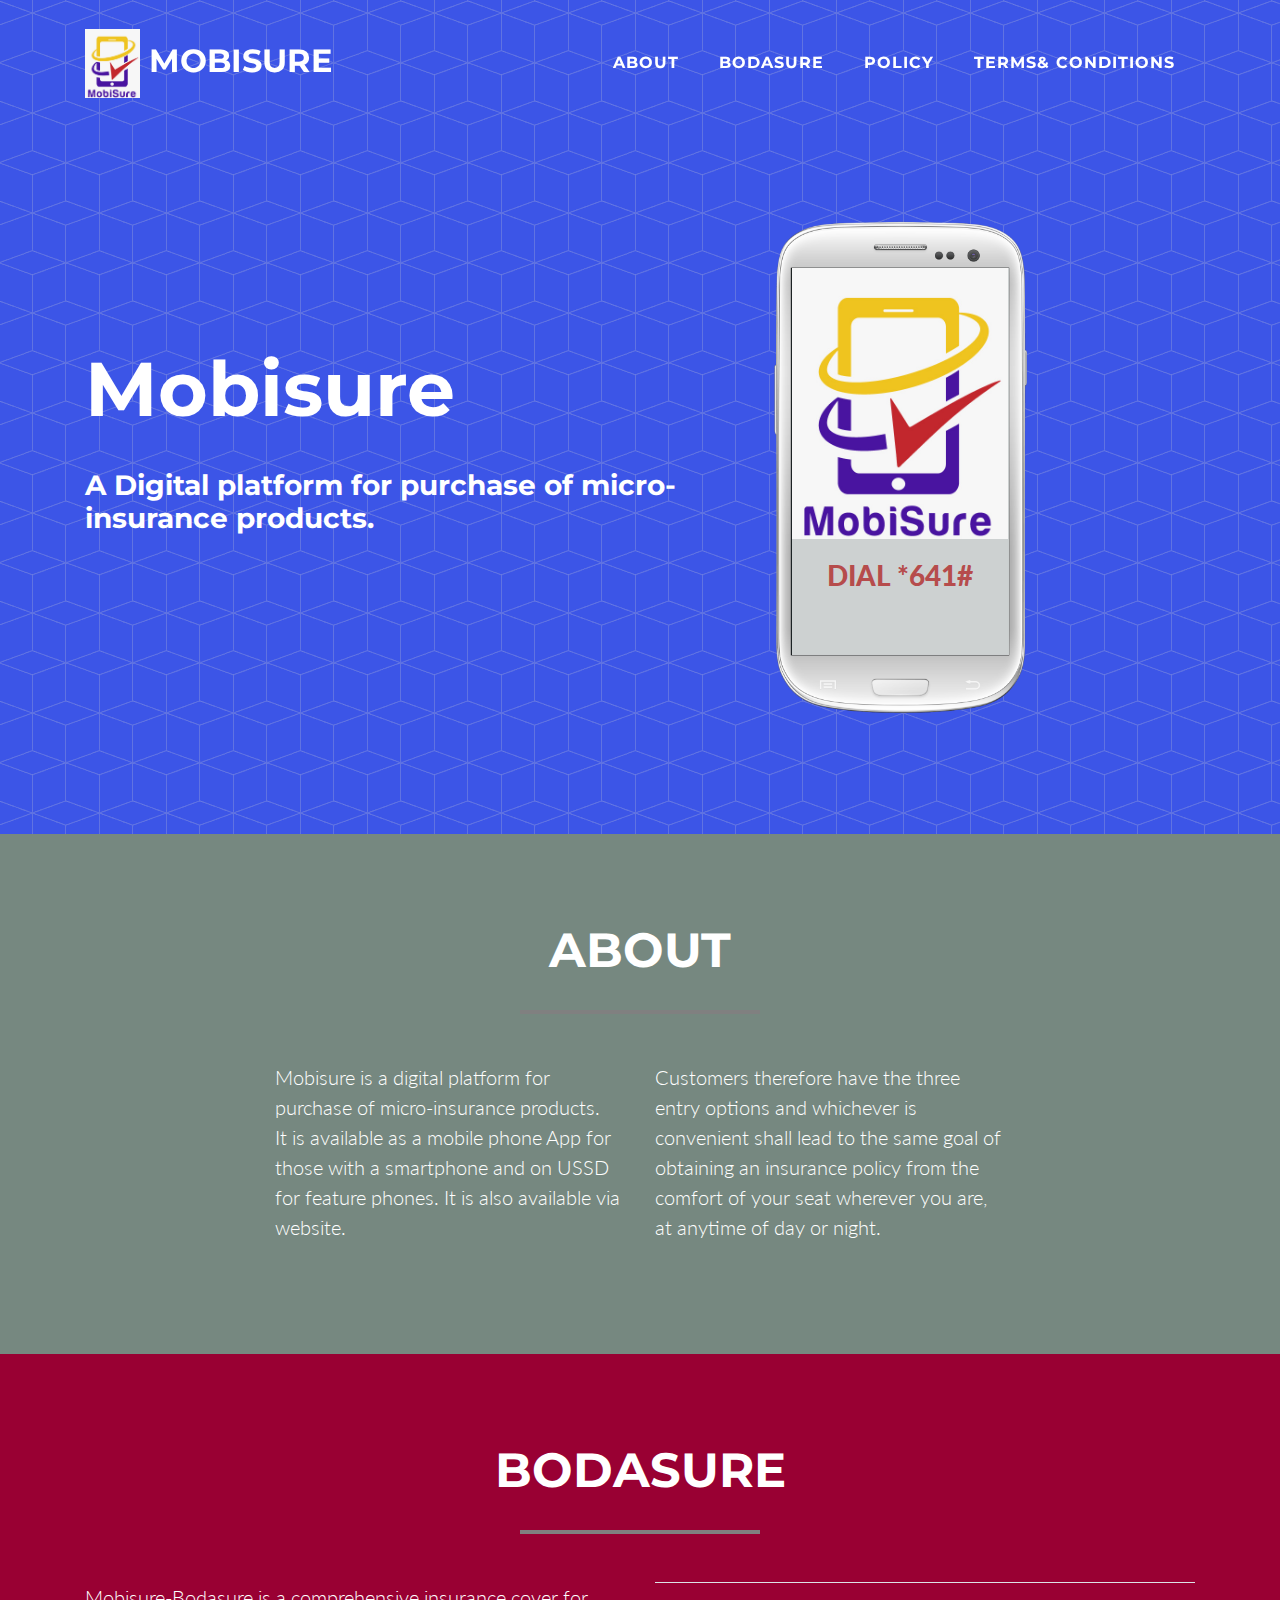
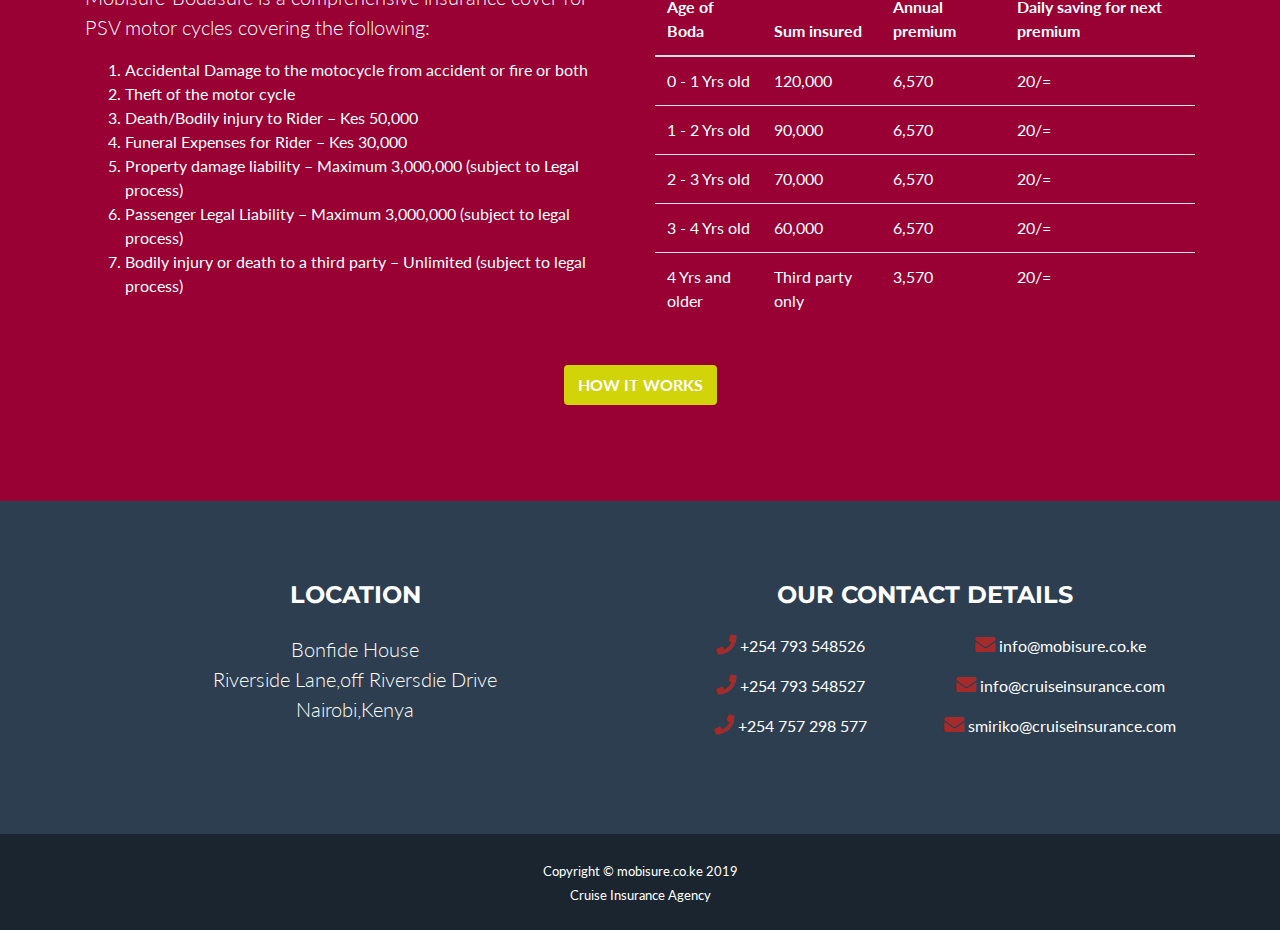
==== commit 6c1f05d4: "bodasure" ====
--- a/index.html
+++ b/index.html
@@ -48,7 +48,7 @@
               <a class="nav-link py-3 px-0 px-lg-3 rounded js-scroll-trigger" href="#about">About</a>
             </li>
             <li class="nav-item mx-0 mx-lg-1">
-              <a class="nav-link py-3 px-0 px-lg-3 rounded js-scroll-trigger" href="#contact">Contact</a>
+              <a class="nav-link py-3 px-0 px-lg-3 rounded js-scroll-trigger" href="#bodasection">Bodasure</a>
             </li>
             <li class="nav-item mx-0 mx-lg-1">
               <a class="nav-link py-3 px-0 px-lg-3 rounded js-scroll-trigger" href="media/cruise ins..pdf">Policy</a>
@@ -105,93 +105,133 @@
               your seat wherever you are, at anytime of day or night.</p>
           </div>
         </div>
-        <div class="text-center mt-4">
+        <!--<div class="text-center mt-4">
           <button type="button" class="btn btn-primary" data-toggle="modal" data-target="#Imodal">
             <b>HOW IT WORKS</b>
           </button>
-        </div>
+        </div>-->
       </div>
     </section>
-
-    <!-- Contact Section -->
-    <section id="contact">
-      <div class="container">
-        <h2 class="text-center text-uppercase text-secondary mb-0">Contact Me</h2>
-        <hr>
+    <!--Boda Insurance section-->
+    <section class="text-white mb-0" id="bodasection">
+      <div class="container">
+        <h2 class="text-center text-uppercase text-white">Bodasure</h2>
+        <hr class="mb-5">
         <div class="row">
-          <div class="col-md-8 mx-auto">
-            <!-- To configure the contact form email address, go to mail/contact_me.php and update the email address in the PHP file on line 19. -->
-            <!-- The form should work on most web servers, but if the form is not working you may need to configure your web server differently. -->
-            <form name="sentMessage" id="contactForm" novalidate="novalidate">
-              <div class="control-group">
-                <div class="form-group floating-label-form-group controls mb-0 pb-2">
-                  <label>Name</label>
-                  <input class="form-control" id="name" type="text" placeholder="Name" required="required" data-validation-required-message="Please enter your name.">
-                  <p class="help-block text-danger"></p>
-                </div>
-              </div>
-              <div class="control-group">
-                <div class="form-group floating-label-form-group controls mb-0 pb-2">
-                  <label>Email Address</label>
-                  <input class="form-control" id="email" type="email" placeholder="Email Address" required="required" data-validation-required-message="Please enter your email address.">
-                  <p class="help-block text-danger"></p>
-                </div>
-              </div>
-              <div class="control-group">
-                <div class="form-group floating-label-form-group controls mb-0 pb-2">
-                  <label>Phone Number</label>
-                  <input class="form-control" id="phone" type="tel" placeholder="Phone Number" required="required" data-validation-required-message="Please enter your phone number.">
-                  <p class="help-block text-danger"></p>
-                </div>
-              </div>
-              <div class="control-group">
-                <div class="form-group floating-label-form-group controls mb-0 pb-2">
-                  <label>Message</label>
-                  <textarea class="form-control" id="message" rows="5" placeholder="Message" required="required" data-validation-required-message="Please enter a message."></textarea>
-                  <p class="help-block text-danger"></p>
-                </div>
-              </div>
-              <br>
-              <div id="success"></div>
-              <div class="form-group">
-                <button type="submit" class="btn btn-primary btn-xl" id="sendMessageButton"><b>Send</b></button>
-              </div>
-            </form>
-          </div>
-        </div>
+          <div class="col-lg-6 ml-auto">
+            <p class="lead">Mobisure-Bodasure is a comprehensive insurance cover for PSV motor cycles covering the following:
+              <ol>
+                <li>Accidental Damage to the motocycle from accident or fire or both</li>
+                <li>Theft of the motor cycle</li>
+                <li>Death/Bodily injury to Rider – Kes 50,000</li>
+                <li>Funeral Expenses for Rider – Kes 30,000</li>
+                <li>Property damage liability – Maximum 3,000,000 (subject to Legal process)</li>
+                <li>Passenger Legal Liability – Maximum 3,000,000 (subject to legal process)</li>
+                <li>Bodily injury or death to a third party – Unlimited (subject to legal process)</li>
+              </ol>
+            </p>
+          </div>
+          <div class="col-lg-6 ml-auto">
+              <table class="table">
+                <thead>
+                  <tr>
+                    <th>Age of Boda</th>
+                    <th>Sum insured</th>
+                    <th>Annual premium</th>
+                    <th>Daily saving for next premium</th>
+                  </tr>
+                </thead>
+                <tbody>
+                  <tr>
+                    <td>0 - 1 Yrs old</td>
+                    <td>120,000</td>
+                    <td>6,570</td>
+                    <td>20/=</td>
+                  </tr>
+                  <tr>
+                    <td>1 - 2 Yrs old</td>
+                    <td>90,000</td>
+                    <td>6,570</td>
+                    <td>20/=</td>
+                  </tr>
+                  <tr>
+                    <td>2 - 3 Yrs old</td>
+                    <td>70,000</td>
+                    <td>6,570</td>
+                    <td>20/=</td>
+                  </tr>
+                  <tr>
+                    <td>3 - 4 Yrs old</td>
+                    <td>60,000</td>
+                    <td>6,570</td>
+                    <td>20/=</td>
+                  </tr>
+                  <tr>
+                    <td>4 Yrs and older</td>
+                    <td>Third party only</td>
+                    <td>3,570</td>
+                    <td>20/=</td>
+                  </tr>
+                </tbody>
+              </table>
+          </div>
+        </div>
+      </div>
+      <div class="text-center mt-4">
+        <button type="button" class="btn btn-primary" data-toggle="modal" data-target="#Imodal">
+          <b>HOW IT WORKS</b>
+        </button>
       </div>
     </section>
-
     <!-- Footer -->
     <footer class="footer text-center">
       <div class="container">
         <div class="row">
-          <div class="col-md-4 mb-5 mb-lg-0">
+          <div class="col-md-6 mb-5 mb-lg-0">
             <h4 class="text-uppercase mb-4">Location</h4>
             <p class="lead mb-0">Bonfide House
               <br>Riverside Lane,off Riversdie Drive<br>
             Nairobi,Kenya</p>
           </div>
-          <div class="col-md-4 mb-5 mb-lg-0">
-            <h4 class="text-uppercase mb-4">Around the Web</h4>
-            <ul class="list-inline mb-0">
-              <li class="list-inline-item">
-                <a class="btn btn-outline-light btn-social text-center rounded-circle" href="#">
-                  <i class="fab fa-fw fa-facebook-f"></i>
-                </a>
-              </li>
-              <li class="list-inline-item">
-                <a class="btn btn-outline-light btn-social text-center rounded-circle" href="#">
-                  <i class="fab fa-fw fa-twitter"></i>
-                </a>
-              </li>
-            </ul>
-          </div>
-          <div class="col-md-4">
-            <h4 class="text-uppercase mb-4">About Mobisure</h4>
-            <p class="lead mb-0">Read our
-              <a href="media/termsconditions.html">Terms and Conditions</a>.</p>
-              <img src="ui/image/mobisure_1.png" alt="Mobisure" style="width:60px;">
+          <div class="col-md-6 mb-5 mb-lg-0">
+            <h4 class="text-uppercase mb-4">OUR CONTACT DETAILS</h4>
+            <div class="container">
+              <div class="row">
+                <div class="col-md-6 mb-5 mb-lg-0">
+                    <span>
+                        <p>
+                          <i class="fa fa-phone" style="font-size:20px; color:brown;"></i>
+                          +254 793 548526
+                        </p>
+                        <p>
+                          <i class="fa fa-phone" style="font-size:20px; color:brown;"></i>
+                          +254 793 548527
+                        </p>
+                        <p>
+                          <i class="fa fa-phone" style="font-size:20px; color:brown;"></i>
+                          +254 757 298 577
+                        </p>
+                      </span>
+                </div>
+                <div class="col-md-6 mb-5 mb-lg-0">
+                  <span>
+                      <p>
+                          <i class="fa fa-envelope" style="font-size:20px; color:brown;"></i>
+                          info@mobisure.co.ke
+                        </p>
+                        <p>
+                          <i class="fa fa-envelope" style="font-size:20px; color:brown;"></i>
+                          info@cruiseinsurance.com
+                        </p>
+                        <p>
+                            <i class="fa fa-envelope" style="font-size:20px; color:brown;"></i>
+                            smiriko@cruiseinsurance.com 
+                          </p>
+                    </span>
+                  </span>
+                </div>
+              </div>
+            </div>
           </div>
         </div>
       </div>
@@ -210,6 +250,7 @@
         <i class="fa fa-chevron-up"></i>
       </a>
     </div>
+    <!--Modal information-->
     <div class="modal fade" id="Imodal">
       <div class="modal-dialog modal-lg">
         <div class="modal-content">
--- a/ui/css/main.css
+++ b/ui/css/main.css
@@ -176,59 +176,9 @@
 .screen{
   background: #128f76;
 }
-.floating-label-form-group {
-  /*position: relative;*/
-  border-bottom: 1px solid #b9d3ee;
-}
-
-.floating-label-form-group input,
-.floating-label-form-group textarea {
-  font-size: 1.5em;
-  /*position: relative;*/
-  z-index: 1;
-  padding-right: 0;
-  padding-left: 0;
-  resize: none;
-  border: none;
-  border-radius: 0;
-  background: none;
-  -webkit-box-shadow: none !important;
-  box-shadow: none !important;
-}
-
-.floating-label-form-group label {
-  font-size: 0.85em;
-  line-height: 1.764705882em;
-  position: relative;
-  z-index: 0;
-  top: 2em;
-  display: block;
-  margin: 0;
-  -webkit-transition: top 0.3s ease, opacity 0.3s ease;
-  transition: top 0.3s ease, opacity 0.3s ease;
-  /*vertical-align: middle;
-  vertical-align: baseline;*/
-  opacity: 0;
-}
-
-.floating-label-form-group:not(:first-child) {
-  padding-left: 14px;
-  border-left: 1px solid #e9ecef;
-}
-
-.floating-label-form-group-with-value label {
-  top: 0;
-  opacity: 1;
-}
-
-.floating-label-form-group-with-focus label {
-  color: #18BC9C;
-}
-
-form .row:first-child .floating-label-form-group {
-  border-top: 1px solid #e9ecef;
-}
-
+#bodasection{
+  background: #990033;
+}
 .footer {
   padding-top: 5rem;
   padding-bottom: 5rem;
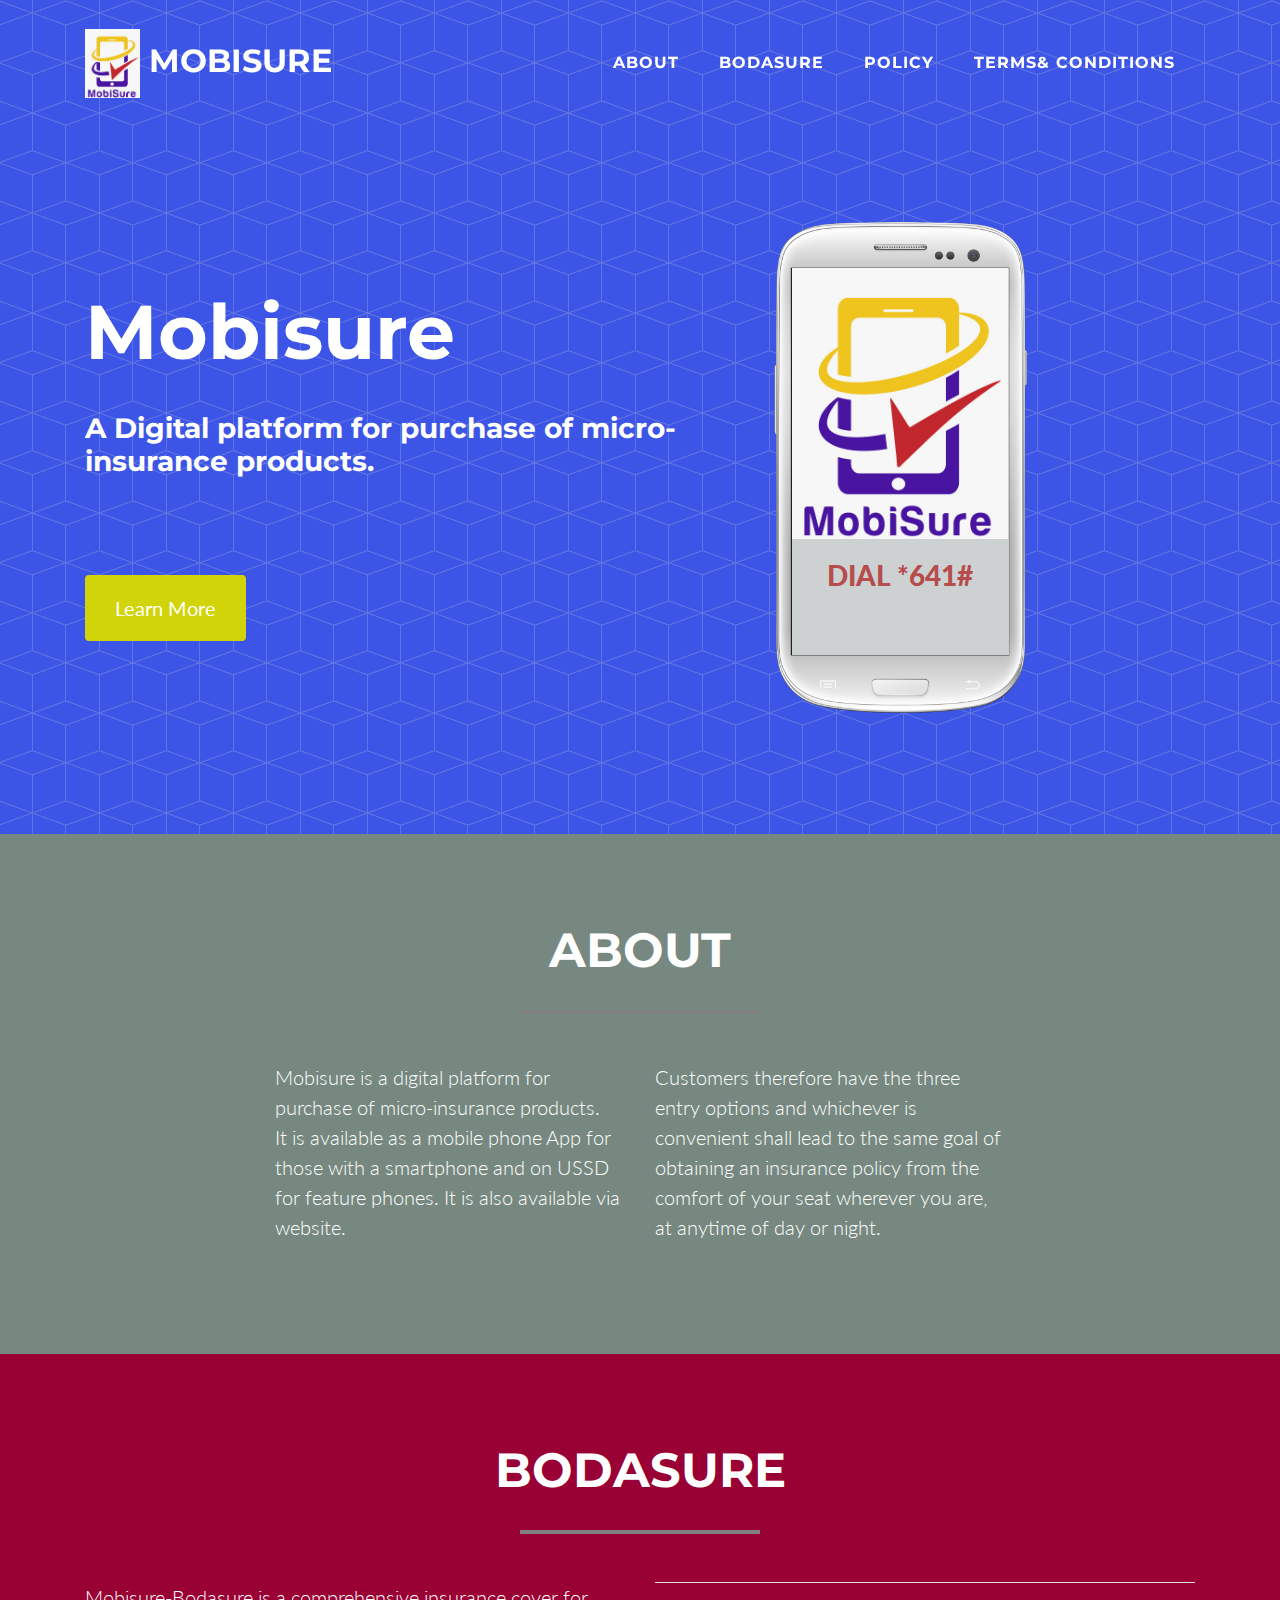
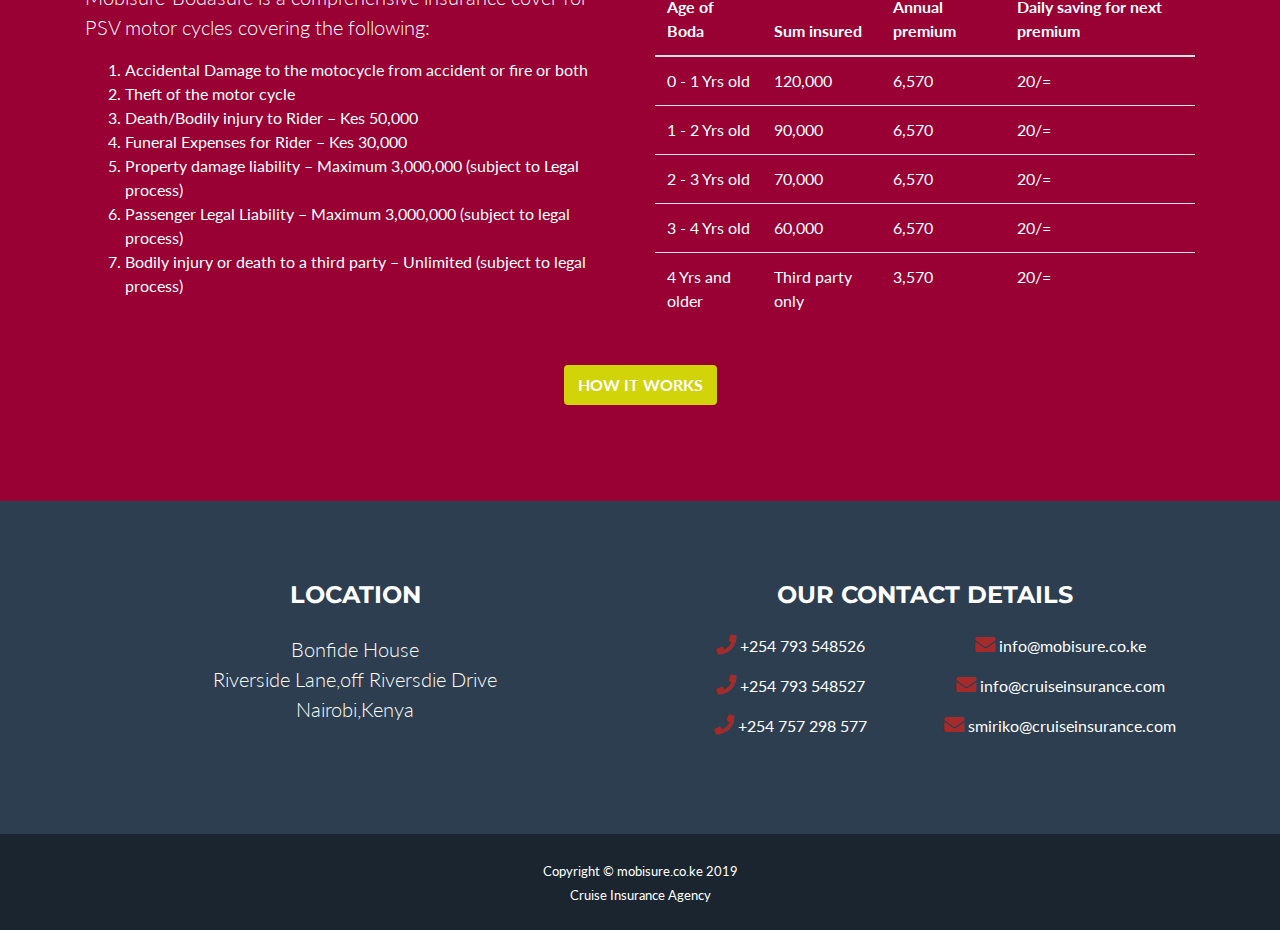
==== commit 2886d958: "page update" ====
--- a/index.html
+++ b/index.html
@@ -69,6 +69,7 @@
             <div class="header-content mx-auto">
               <h1 class="mb-5">Mobisure</h1>
               <h3 class="mb-5">A Digital platform for purchase of micro-insurance products.</h3>
+              <a href="#about" class="btn btn-primary btn-xl rounded-pill js-scroll-trigger mt-5">Learn More</a>
             </div>
           </div>
           <div class="col-lg-5 my-auto">
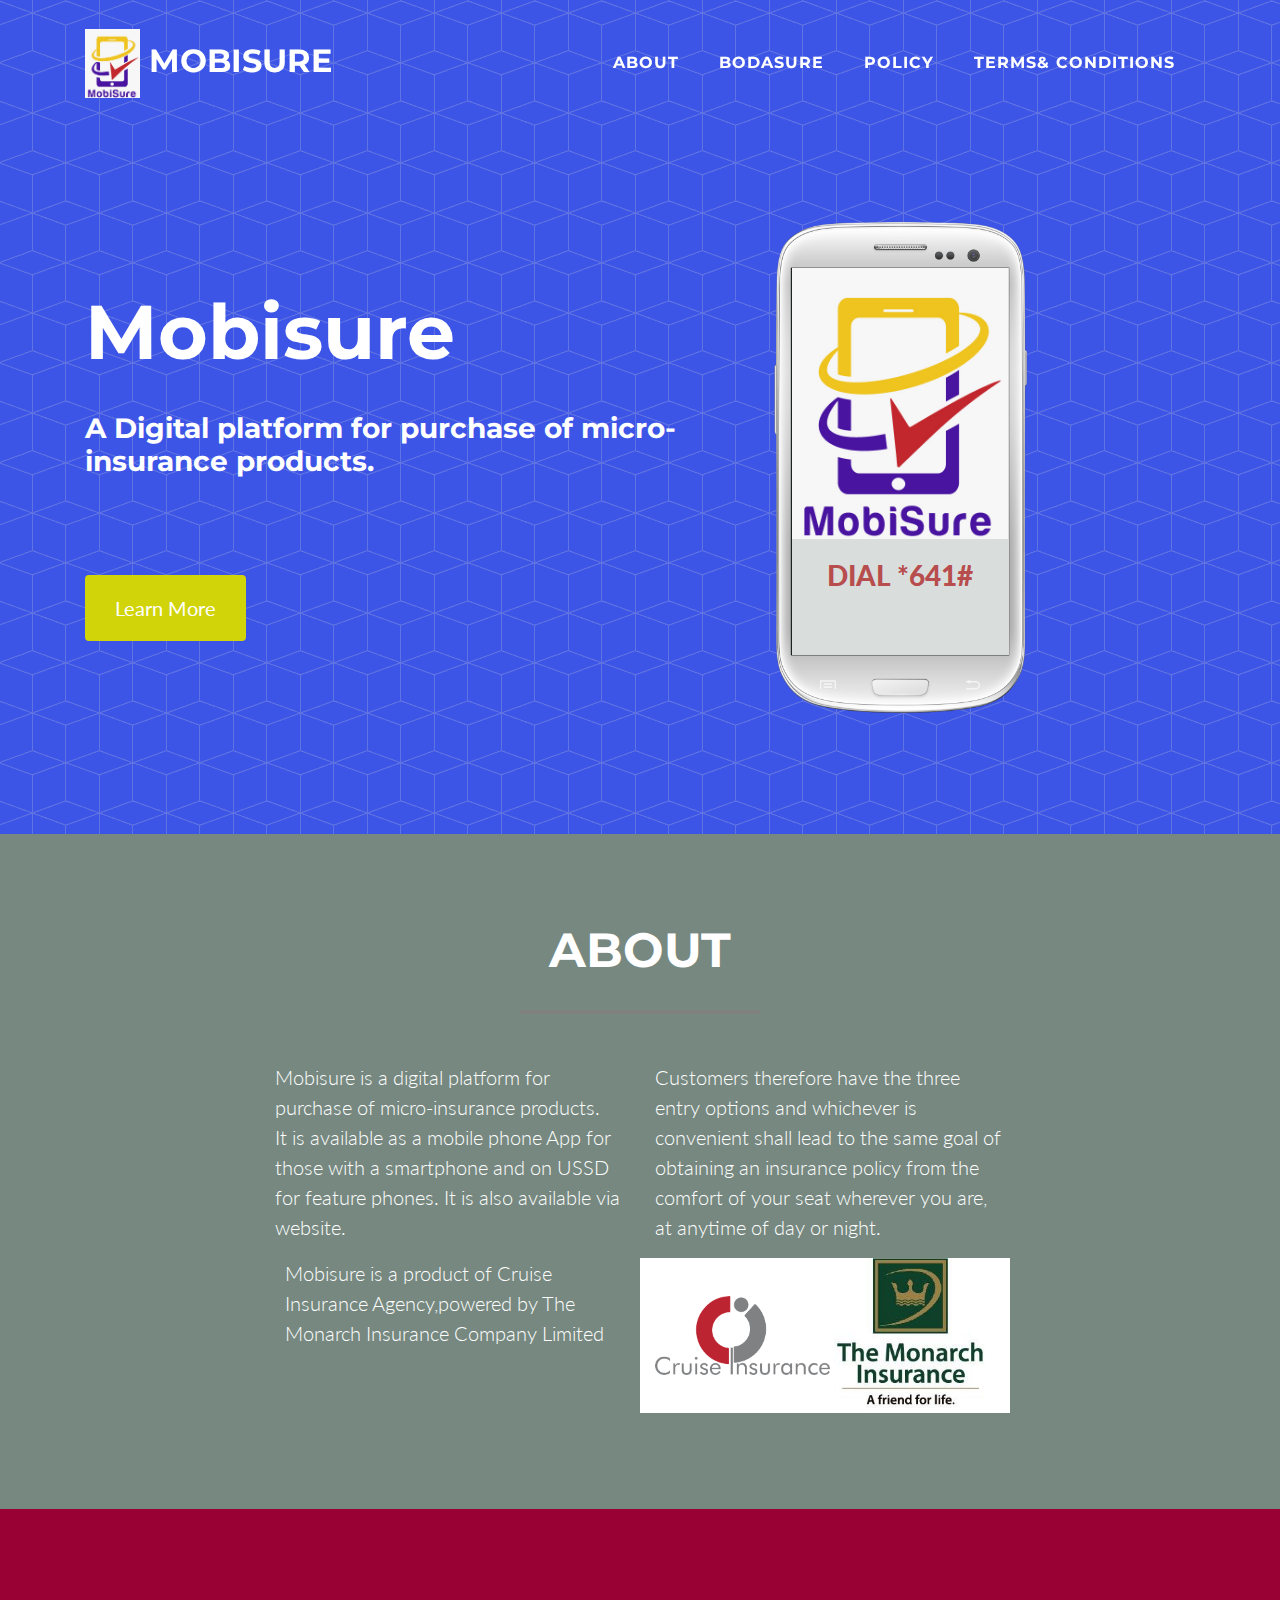
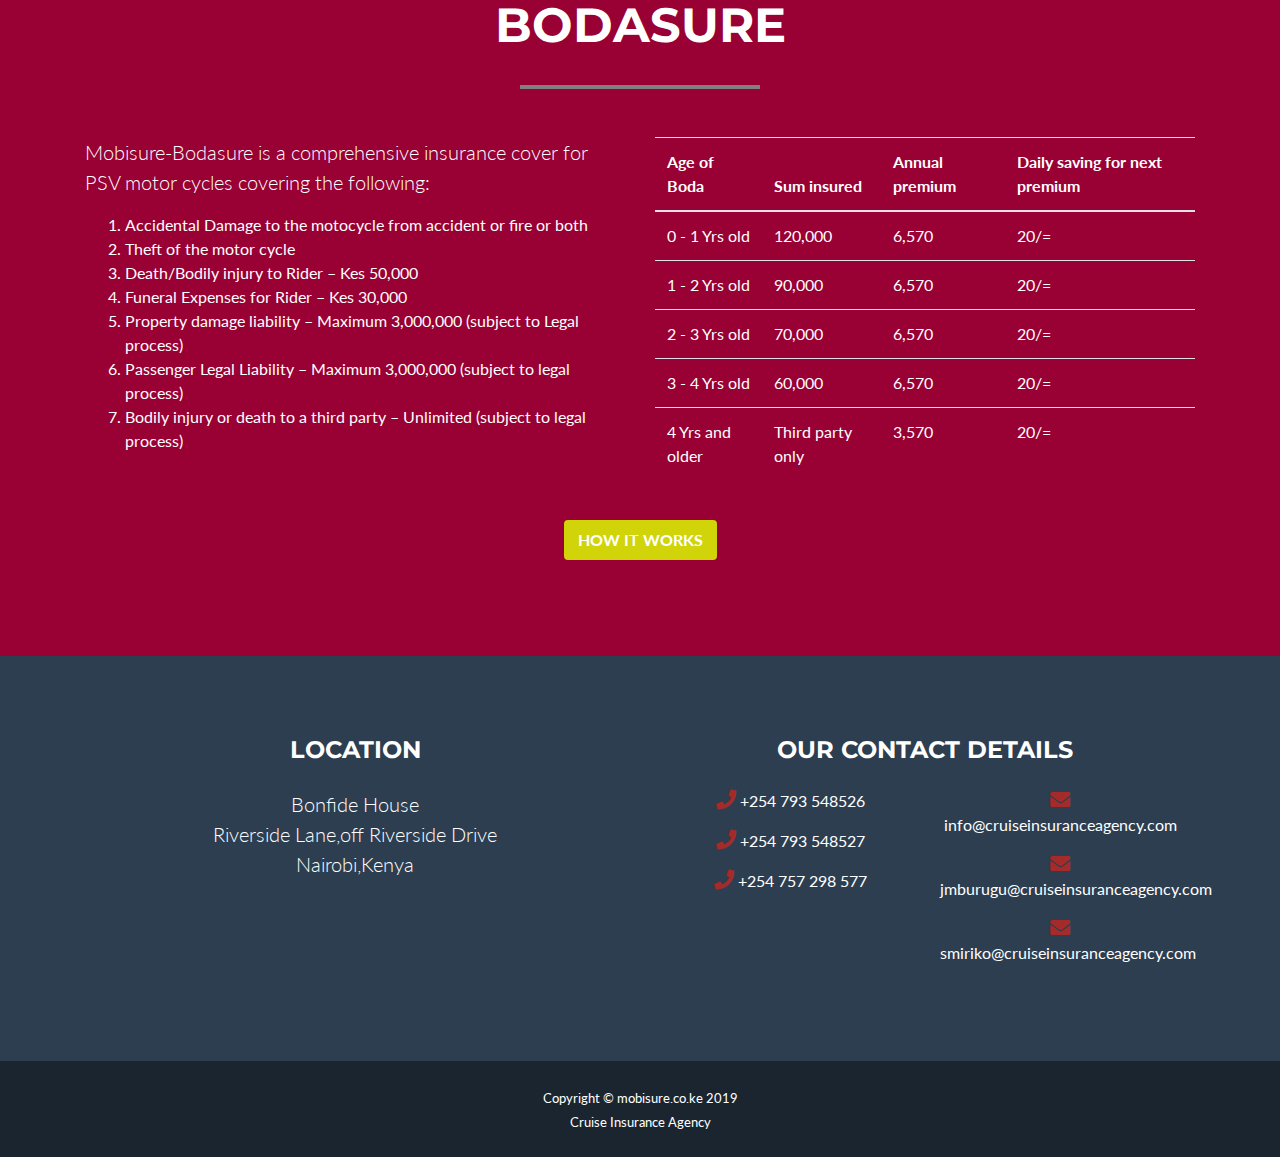
==== commit 6a98c1f4: "page update" ====
--- a/index.html
+++ b/index.html
@@ -76,7 +76,7 @@
             <div class="device-container">
               <div class="device-mockup galaxy_s3 portrait white">
                 <div class="device">
-                  <div class="screen" style="background:#eaeeedda;">
+                  <div class="screen" style="background:#eaeeedea;">
                    <img src="ui/image/mobisure_1.png" class="img-fluid" alt="">
                    <h2 class="text-uppercase text-center" style="padding-top:20px; color:#b33939e1"><b>Dial *641#</b></h2>
                   </div>
@@ -106,11 +106,17 @@
               your seat wherever you are, at anytime of day or night.</p>
           </div>
         </div>
-        <!--<div class="text-center mt-4">
-          <button type="button" class="btn btn-primary" data-toggle="modal" data-target="#Imodal">
-            <b>HOW IT WORKS</b>
-          </button>
-        </div>-->
+        <div class="container">
+          <div class="row">
+            <div class="col-lg-4 ml-auto">
+              <p class="lead">Mobisure is a product of Cruise Insurance Agency,powered by The Monarch Insurance Company Limited</p>
+            </div>
+            <div class="col-lg-4 mr-auto"  style="background:white;">
+              <img class="img-fluid" src="ui/image/logo.fw_.png" alt="Cruise Insurance Agency" style="width:175px;">
+              <img class="img-fluid" src="ui/image/monarc-insurance.jpeg" alt="The Monarch Insurance" style="width:155px;">
+            </div>
+          </div>
+        </div>
       </div>
     </section>
     <!--Boda Insurance section-->
@@ -191,7 +197,7 @@
           <div class="col-md-6 mb-5 mb-lg-0">
             <h4 class="text-uppercase mb-4">Location</h4>
             <p class="lead mb-0">Bonfide House
-              <br>Riverside Lane,off Riversdie Drive<br>
+              <br>Riverside Lane,off Riverside Drive<br>
             Nairobi,Kenya</p>
           </div>
           <div class="col-md-6 mb-5 mb-lg-0">
@@ -218,15 +224,15 @@
                   <span>
                       <p>
                           <i class="fa fa-envelope" style="font-size:20px; color:brown;"></i>
-                          info@mobisure.co.ke
+                          info@cruiseinsuranceagency.com
                         </p>
                         <p>
                           <i class="fa fa-envelope" style="font-size:20px; color:brown;"></i>
-                          info@cruiseinsurance.com
+                          jmburugu@cruiseinsuranceagency.com
                         </p>
                         <p>
                             <i class="fa fa-envelope" style="font-size:20px; color:brown;"></i>
-                            smiriko@cruiseinsurance.com 
+                            smiriko@cruiseinsuranceagency.com 
                           </p>
                     </span>
                   </span>
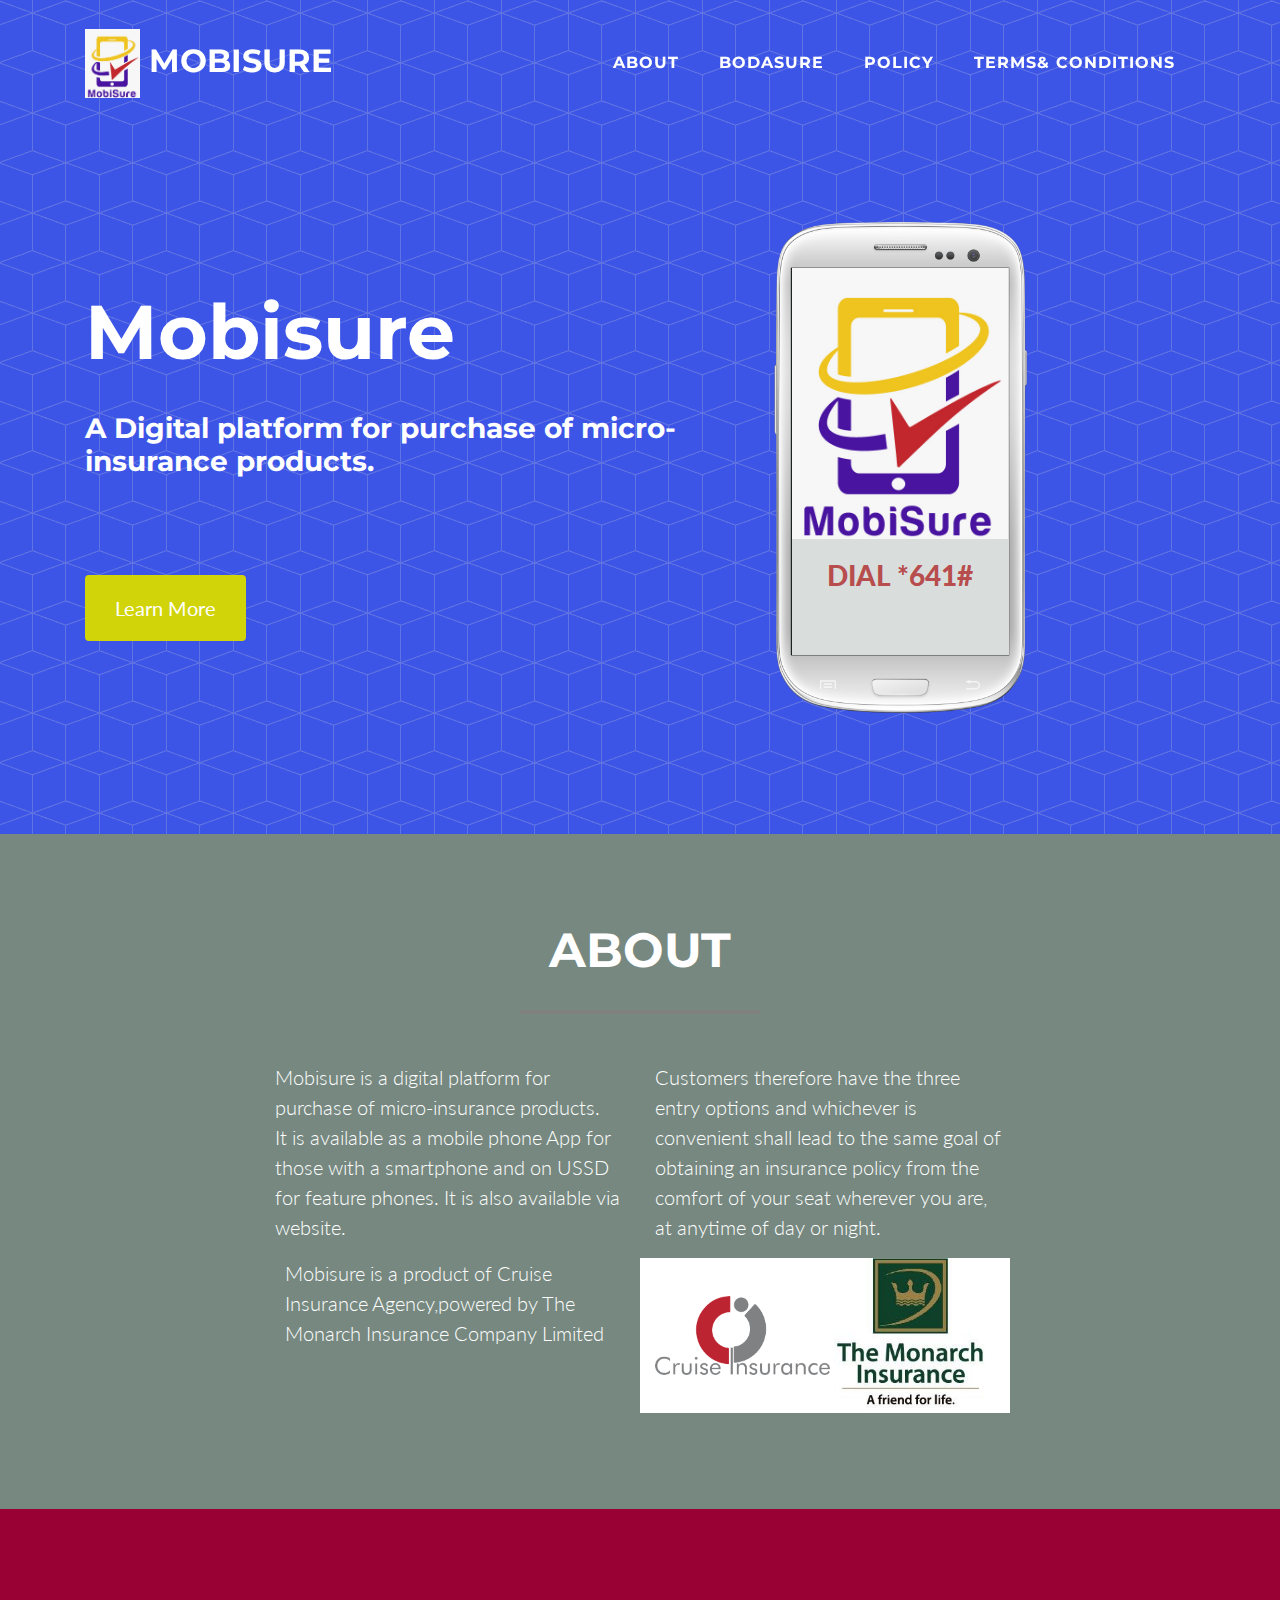
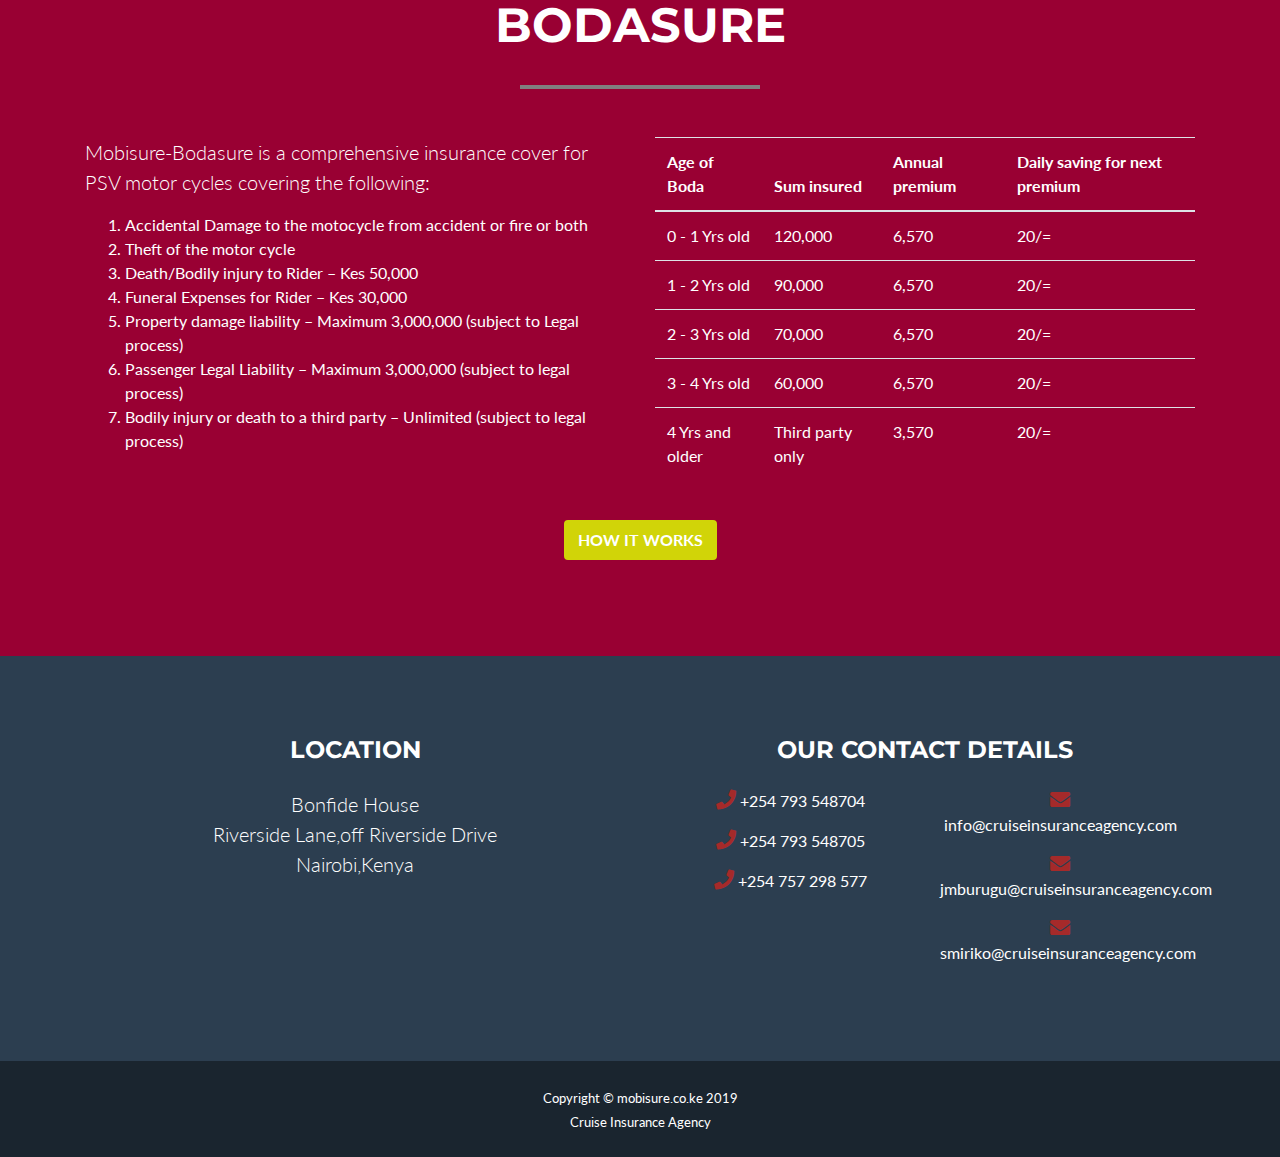
==== commit 2a081734: "change of numbers" ====
--- a/index.html
+++ b/index.html
@@ -208,11 +208,11 @@
                     <span>
                         <p>
                           <i class="fa fa-phone" style="font-size:20px; color:brown;"></i>
-                          +254 793 548526
+                          +254 793 548704
                         </p>
                         <p>
                           <i class="fa fa-phone" style="font-size:20px; color:brown;"></i>
-                          +254 793 548527
+                          +254 793 548705
                         </p>
                         <p>
                           <i class="fa fa-phone" style="font-size:20px; color:brown;"></i>
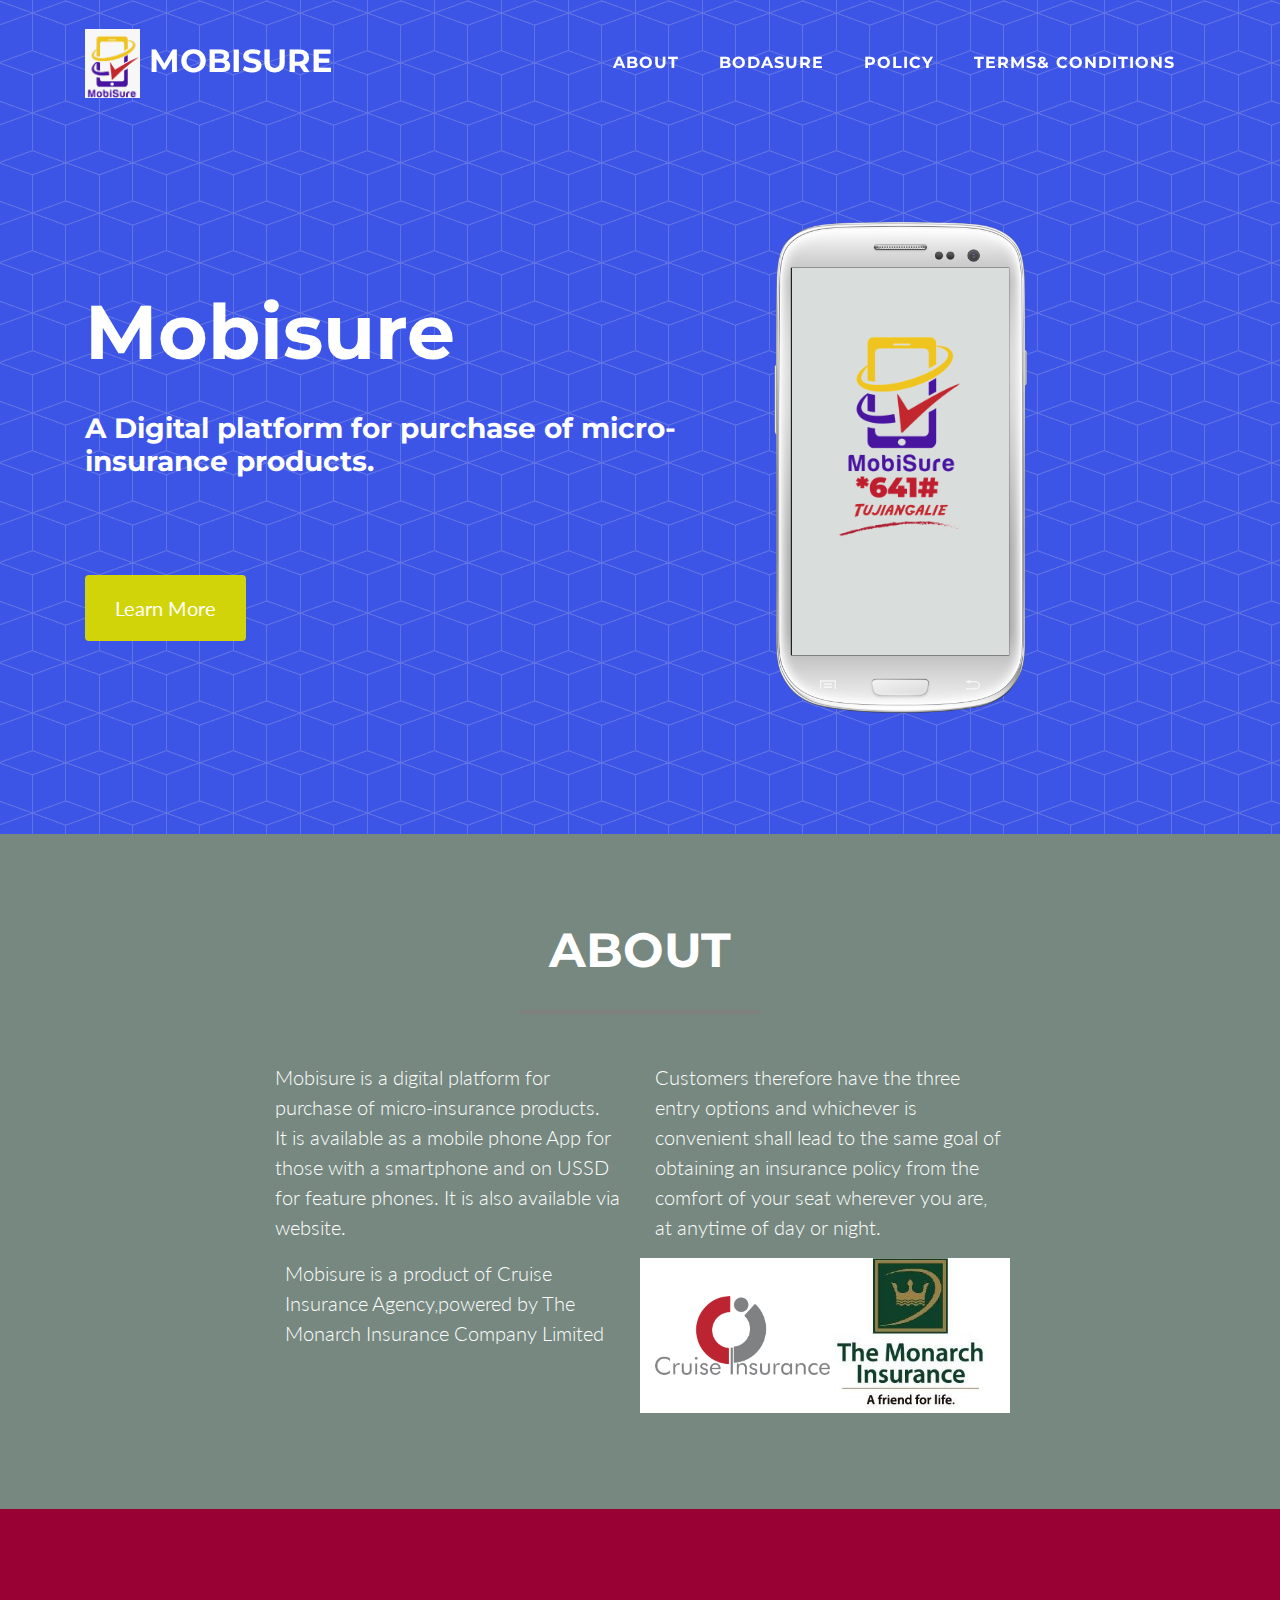
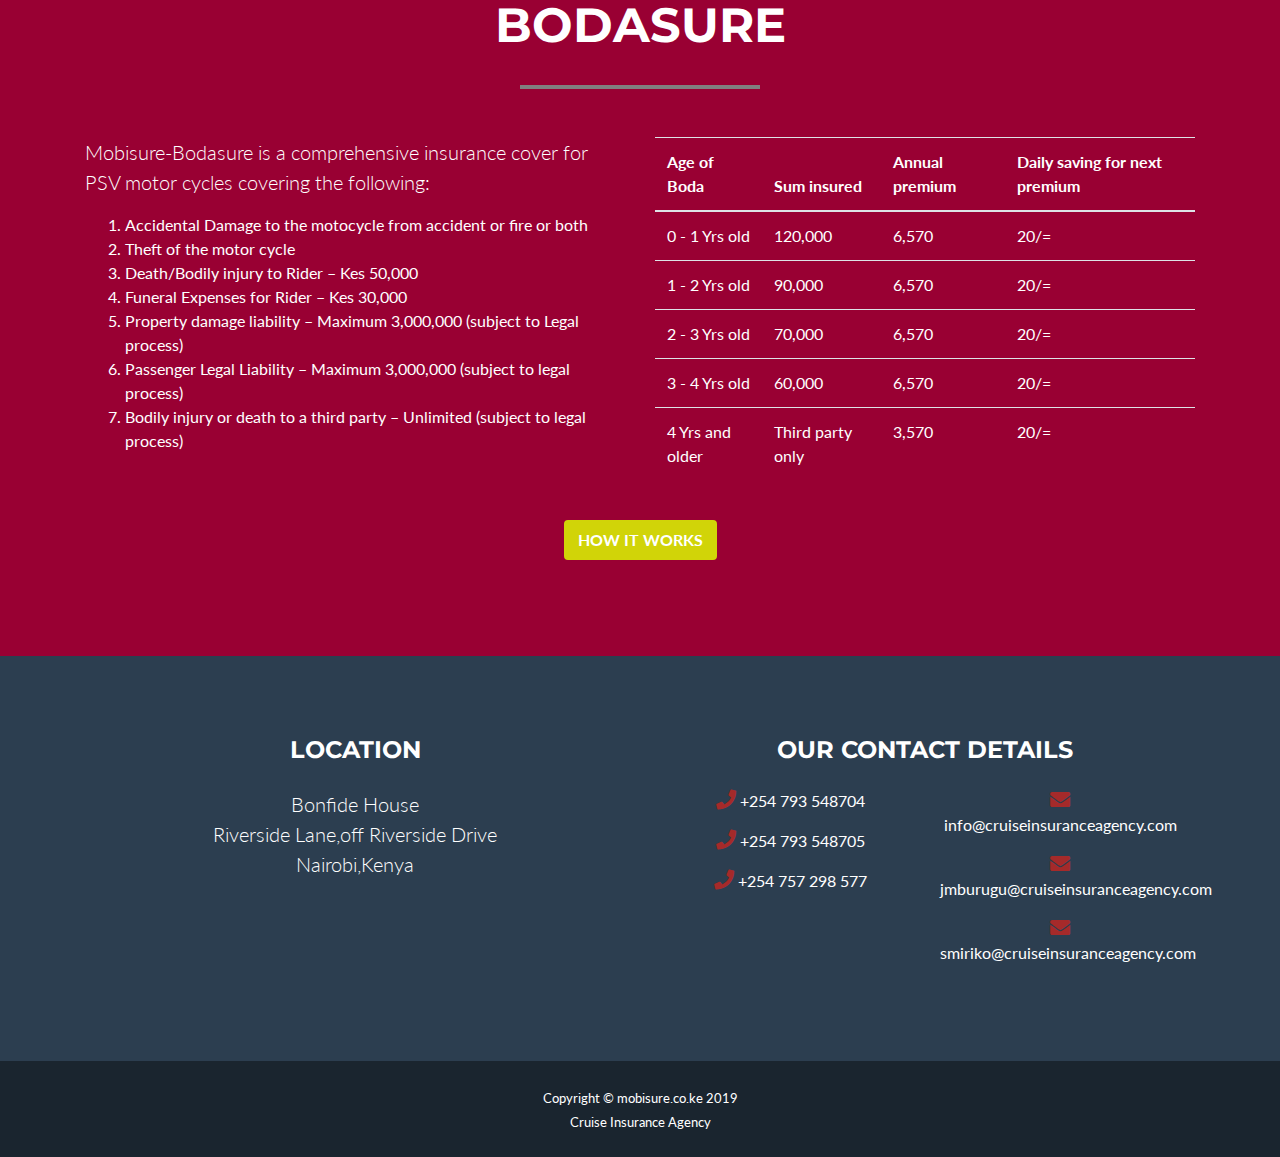
==== commit 461e880b: "landing page" ====
--- a/index.html
+++ b/index.html
@@ -77,8 +77,8 @@
               <div class="device-mockup galaxy_s3 portrait white">
                 <div class="device">
                   <div class="screen" style="background:#eaeeedea;">
-                   <img src="ui/image/mobisure_1.png" class="img-fluid" alt="">
-                   <h2 class="text-uppercase text-center" style="padding-top:20px; color:#b33939e1"><b>Dial *641#</b></h2>
+                   <img src="ui/image/MOBISURE-LOGO-FINAL.png" class="img-fluid" alt=""style="width:870px; padding-top:60px;">
+                   <!--<h2 class="text-uppercase text-center" style="padding-top:20px; color:#b33939e1"><b>Dial *641#</b></h2>-->
                   </div>
                 </div>
               </div>
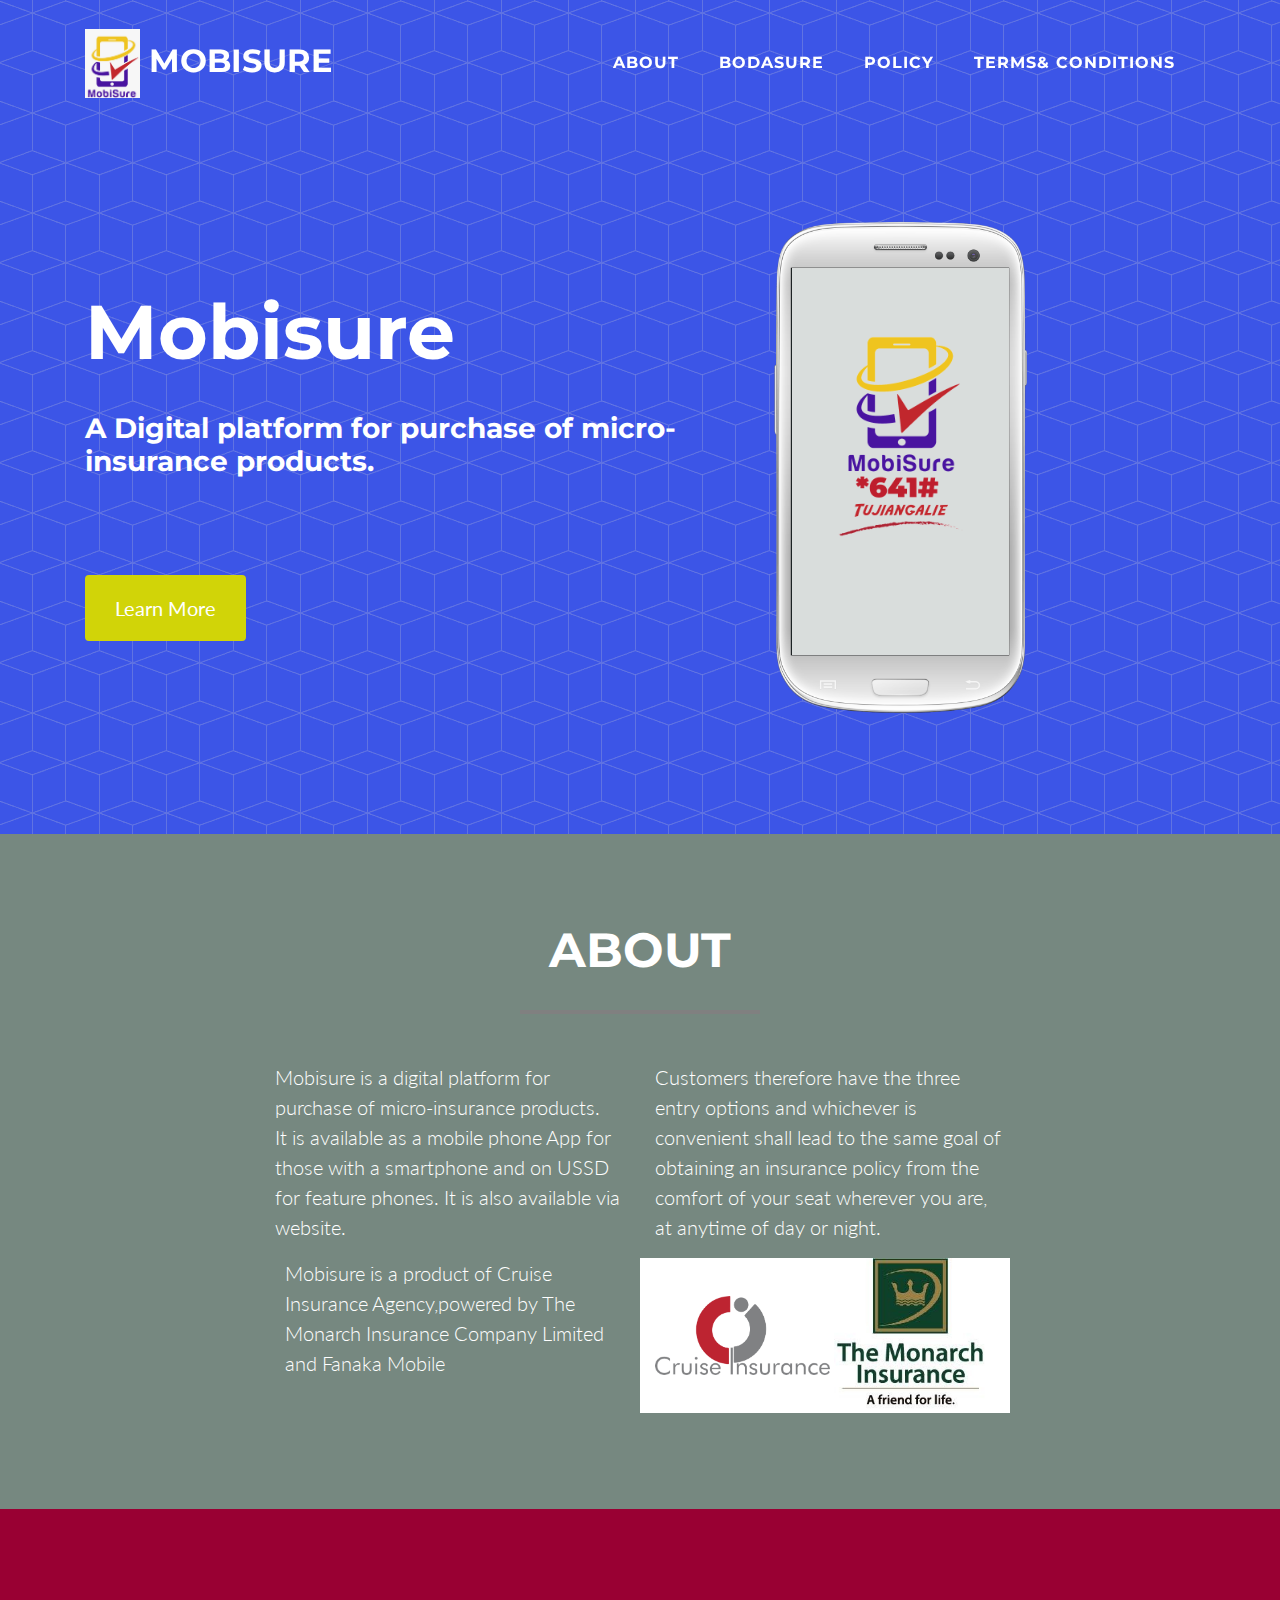
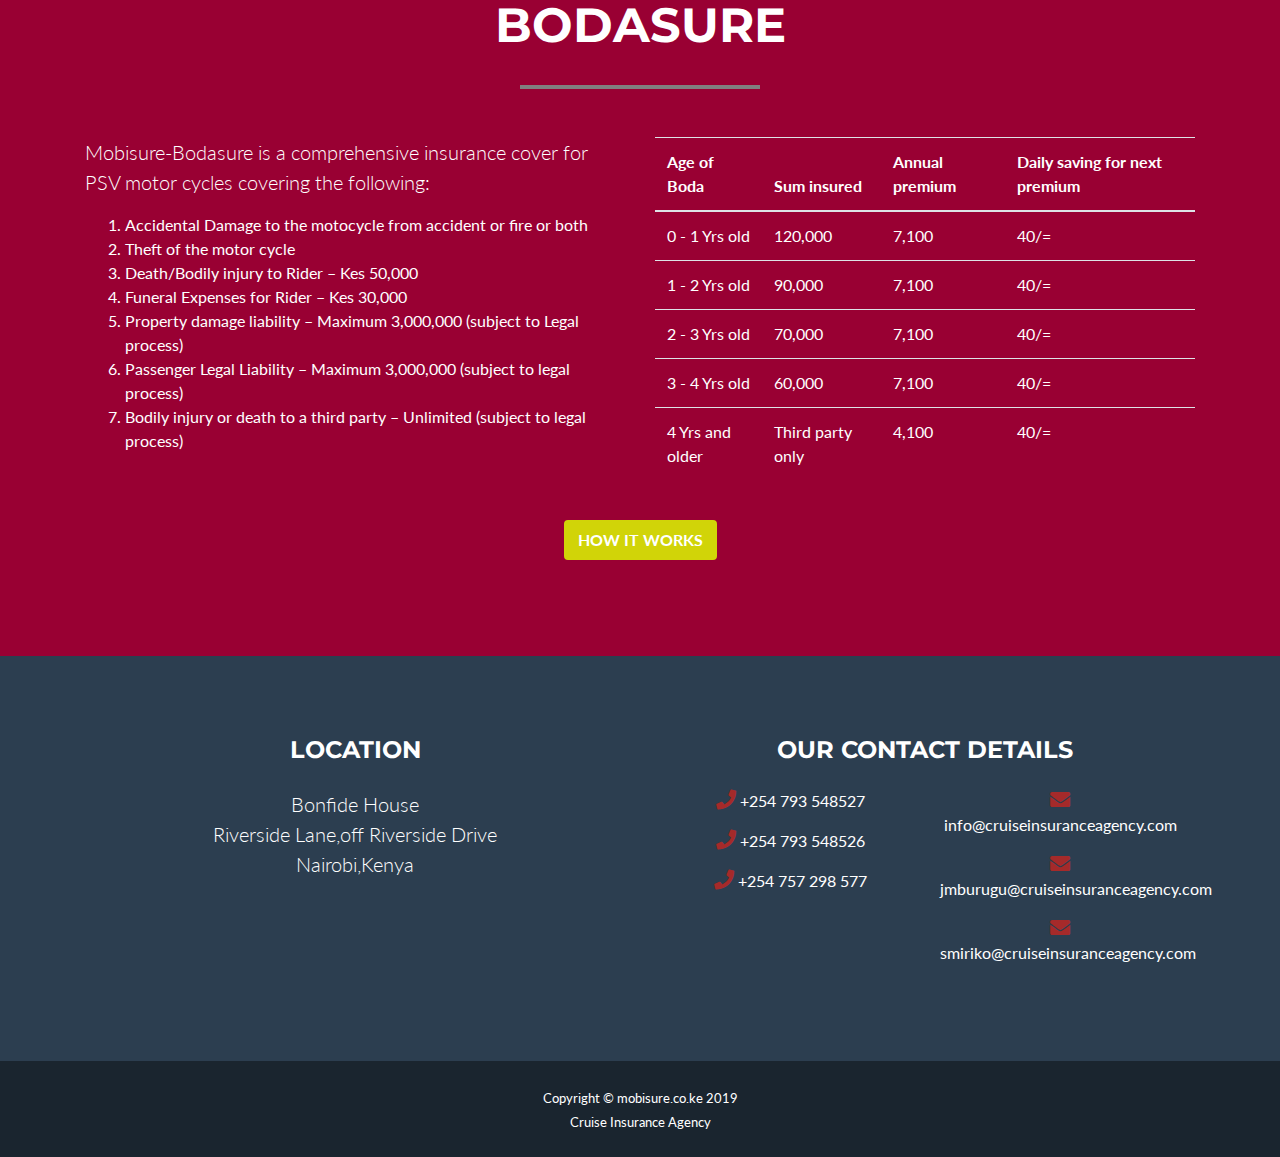
==== commit 2e9bd07c: "premium changes" ====
--- a/index.html
+++ b/index.html
@@ -109,7 +109,7 @@
         <div class="container">
           <div class="row">
             <div class="col-lg-4 ml-auto">
-              <p class="lead">Mobisure is a product of Cruise Insurance Agency,powered by The Monarch Insurance Company Limited</p>
+              <p class="lead">Mobisure is a product of Cruise Insurance Agency,powered by The Monarch Insurance Company Limited and Fanaka Mobile</p>
             </div>
             <div class="col-lg-4 mr-auto"  style="background:white;">
               <img class="img-fluid" src="ui/image/logo.fw_.png" alt="Cruise Insurance Agency" style="width:175px;">
@@ -152,32 +152,32 @@
                   <tr>
                     <td>0 - 1 Yrs old</td>
                     <td>120,000</td>
-                    <td>6,570</td>
-                    <td>20/=</td>
+                    <td>7,100</td>
+                    <td>40/=</td>
                   </tr>
                   <tr>
                     <td>1 - 2 Yrs old</td>
                     <td>90,000</td>
-                    <td>6,570</td>
-                    <td>20/=</td>
+                    <td>7,100</td>
+                    <td>40/=</td>
                   </tr>
                   <tr>
                     <td>2 - 3 Yrs old</td>
                     <td>70,000</td>
-                    <td>6,570</td>
-                    <td>20/=</td>
+                    <td>7,100</td>
+                    <td>40/=</td>
                   </tr>
                   <tr>
                     <td>3 - 4 Yrs old</td>
                     <td>60,000</td>
-                    <td>6,570</td>
-                    <td>20/=</td>
+                    <td>7,100</td>
+                    <td>40/=</td>
                   </tr>
                   <tr>
                     <td>4 Yrs and older</td>
                     <td>Third party only</td>
-                    <td>3,570</td>
-                    <td>20/=</td>
+                    <td>4,100</td>
+                    <td>40/=</td>
                   </tr>
                 </tbody>
               </table>
@@ -208,11 +208,11 @@
                     <span>
                         <p>
                           <i class="fa fa-phone" style="font-size:20px; color:brown;"></i>
-                          +254 793 548704
+                          +254 793 548527
                         </p>
                         <p>
                           <i class="fa fa-phone" style="font-size:20px; color:brown;"></i>
-                          +254 793 548705
+                          +254 793 548526
                         </p>
                         <p>
                           <i class="fa fa-phone" style="font-size:20px; color:brown;"></i>
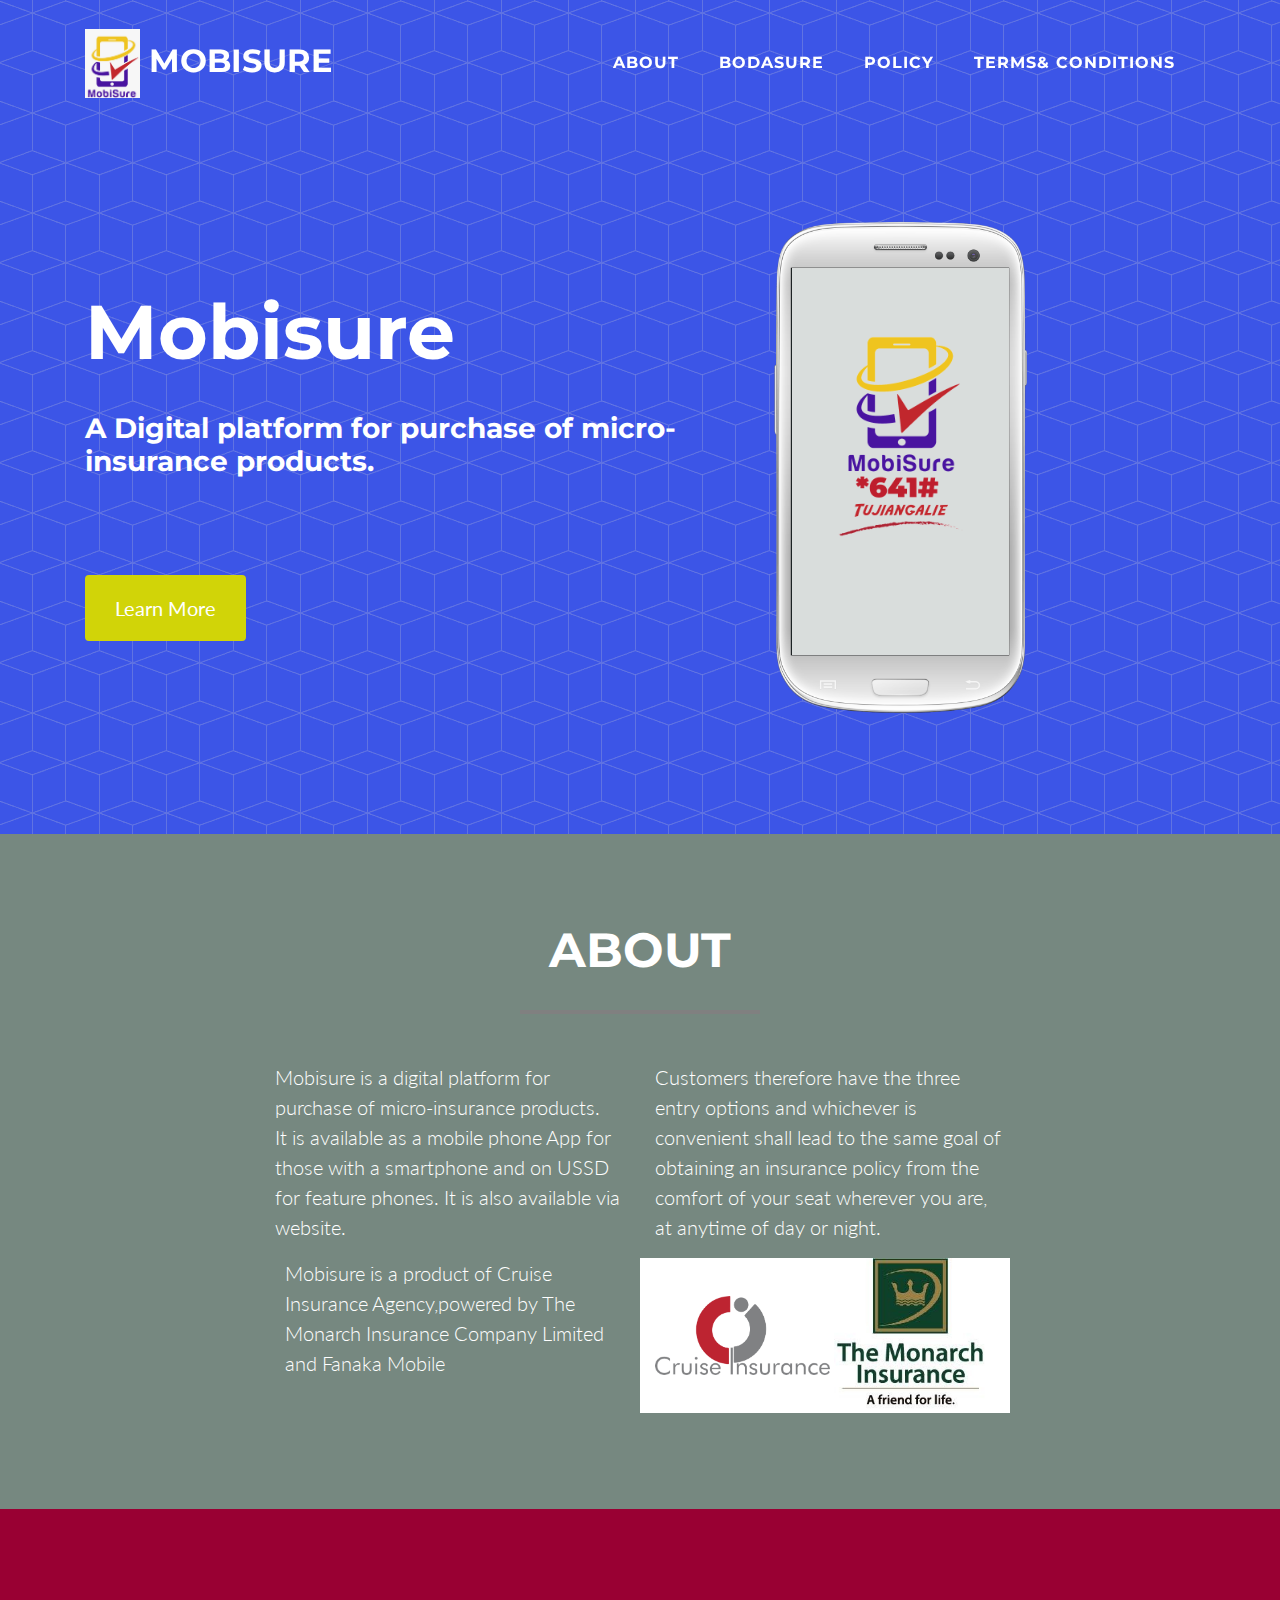
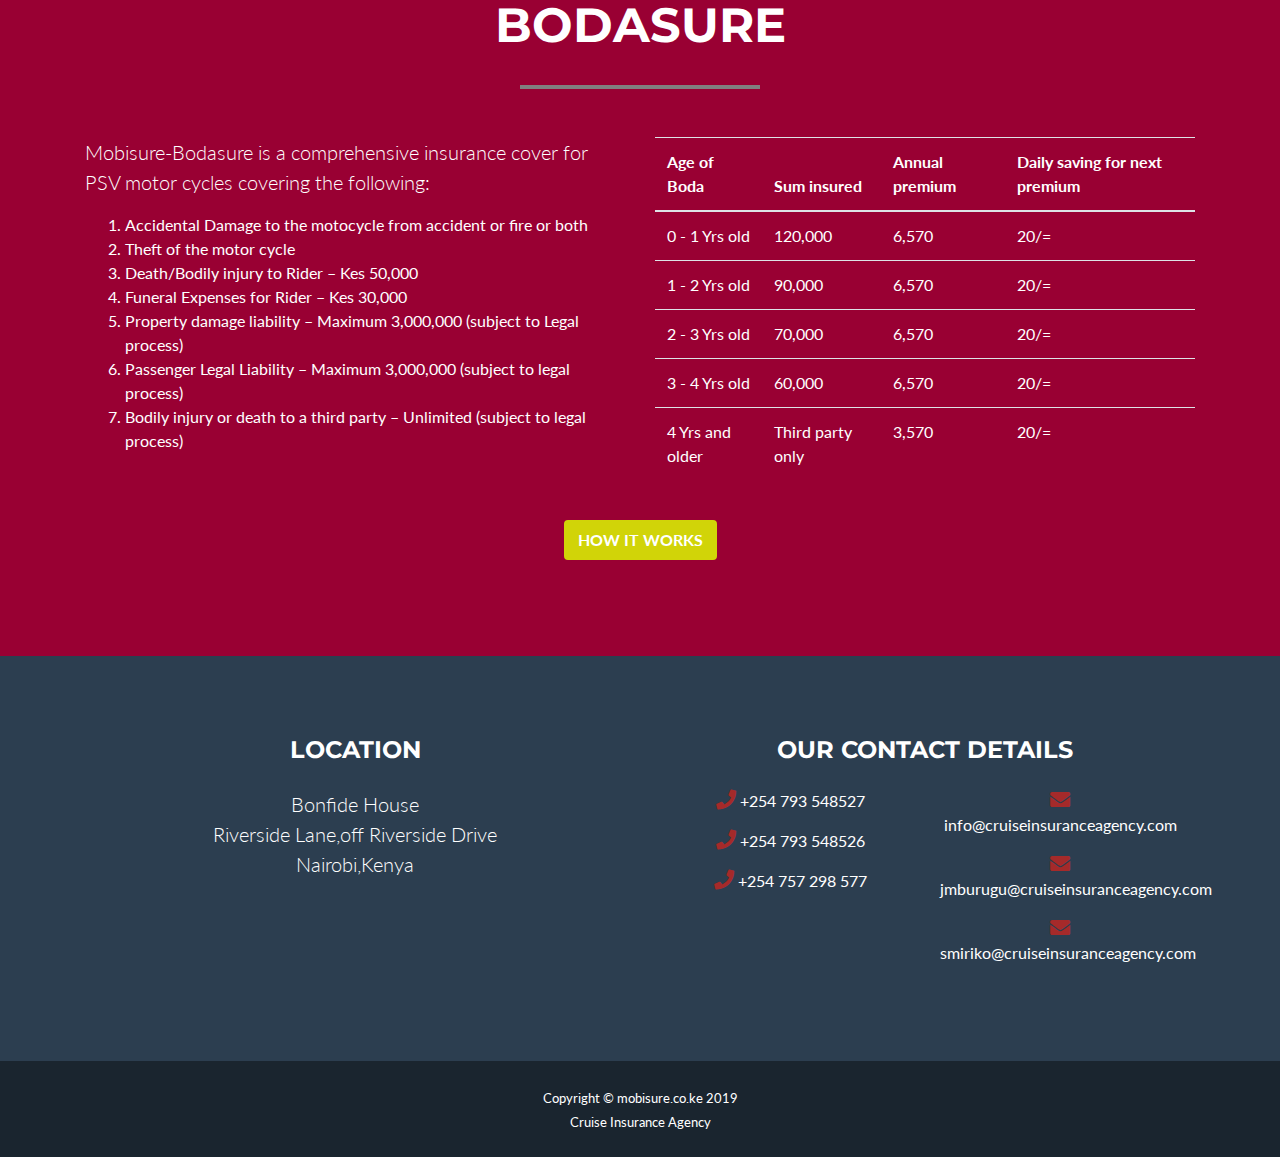
==== commit 569b5a2d: "price changes" ====
--- a/index.html
+++ b/index.html
@@ -152,32 +152,32 @@
                   <tr>
                     <td>0 - 1 Yrs old</td>
                     <td>120,000</td>
-                    <td>7,100</td>
-                    <td>40/=</td>
+                    <td>6,570</td>
+                    <td>20/=</td>
                   </tr>
                   <tr>
                     <td>1 - 2 Yrs old</td>
                     <td>90,000</td>
-                    <td>7,100</td>
-                    <td>40/=</td>
+                    <td>6,570</td>
+                    <td>20/=</td>
                   </tr>
                   <tr>
                     <td>2 - 3 Yrs old</td>
                     <td>70,000</td>
-                    <td>7,100</td>
-                    <td>40/=</td>
+                    <td>6,570</td>
+                    <td>20/=</td>
                   </tr>
                   <tr>
                     <td>3 - 4 Yrs old</td>
                     <td>60,000</td>
-                    <td>7,100</td>
-                    <td>40/=</td>
+                    <td>6,570</td>
+                    <td>20/=</td>
                   </tr>
                   <tr>
                     <td>4 Yrs and older</td>
                     <td>Third party only</td>
-                    <td>4,100</td>
-                    <td>40/=</td>
+                    <td>3,570</td>
+                    <td>20/=</td>
                   </tr>
                 </tbody>
               </table>
